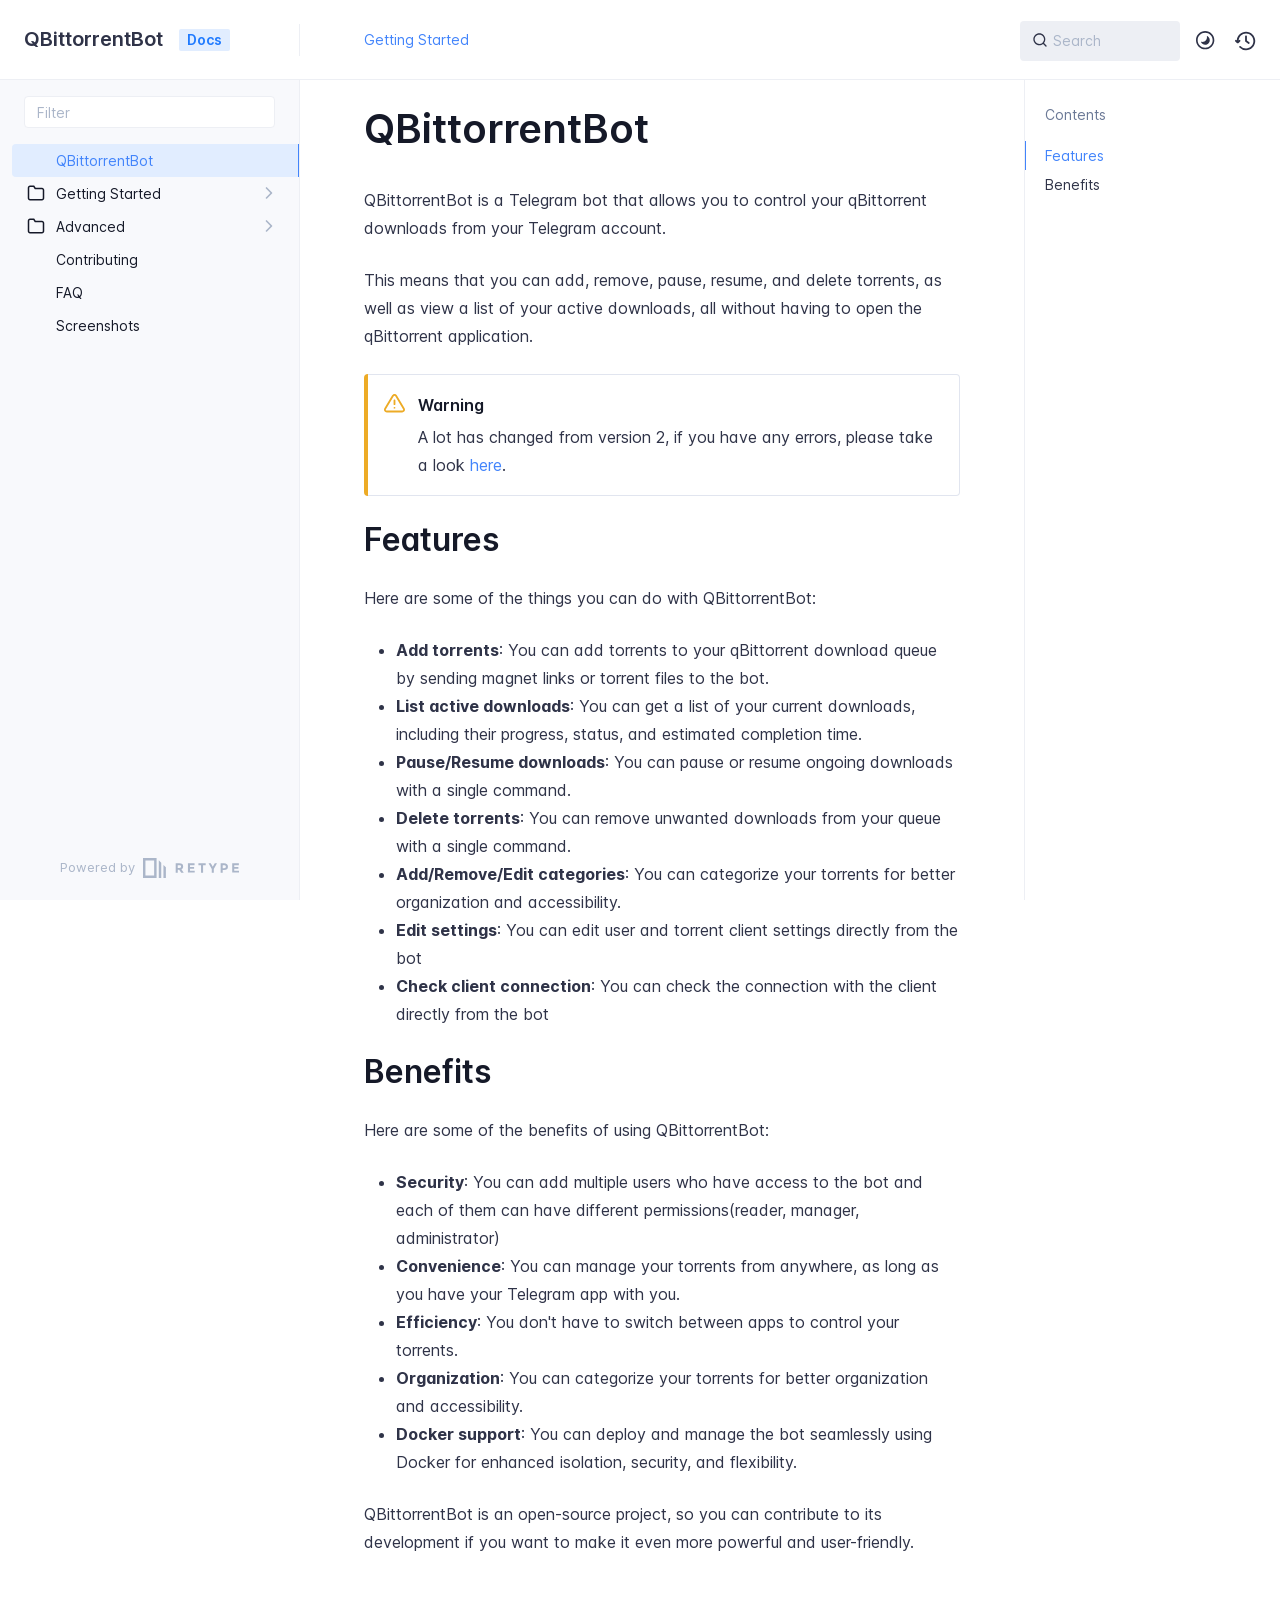
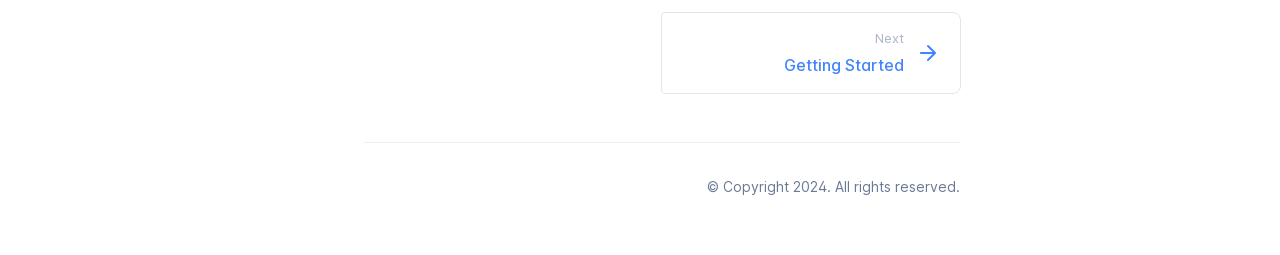
==== index.html @ abcba486 "Refreshes Retype-generated documentation. Process triggered by troyliu0105." ====
<!DOCTYPE html>
<html lang="en" class="h-full">
<head>
    <meta charset="UTF-8">
    <meta name="viewport" content="width=device-width,initial-scale=1">
    <meta name="turbo-root" content="/QBittorrentBot">
    <meta name="turbo-cache-control" content="no-cache" data-turbo-track="reload" data-track-token="3.6.0.786362694404">

    <!-- See retype.com -->
    <meta name="generator" content="Retype 3.6.0">

    <!-- Primary Meta Tags -->
    <title>QBittorrentBot</title>
    <meta name="title" content="QBittorrentBot">
    <meta name="description" content="QBittorrentBot is a Telegram bot that allows you to control your qBittorrent downloads from your Telegram account.">

    <!-- Canonical -->
    <link rel="canonical" href="https://ch3p4ll3.github.io/QBittorrentBot/">

    <!-- Open Graph / Facebook -->
    <meta property="og:type" content="website">
    <meta property="og:url" content="https://ch3p4ll3.github.io/QBittorrentBot/">
    <meta property="og:title" content="QBittorrentBot">
    <meta property="og:description" content="QBittorrentBot is a Telegram bot that allows you to control your qBittorrent downloads from your Telegram account.">

    <!-- Twitter -->
    <meta property="twitter:card" content="summary_large_image">
    <meta property="twitter:url" content="https://ch3p4ll3.github.io/QBittorrentBot/">
    <meta property="twitter:title" content="QBittorrentBot">
    <meta property="twitter:description" content="QBittorrentBot is a Telegram bot that allows you to control your qBittorrent downloads from your Telegram account.">

    <script data-cfasync="false">(function () { var el = document.documentElement, m = localStorage.getItem("doc_theme"), wm = window.matchMedia; if (m === "dark" || (!m && wm && wm("(prefers-color-scheme: dark)").matches)) { el.classList.add("dark") } else { el.classList.remove("dark") } })();</script>

    <link href="resources/css/retype.css?v=3.6.0.786362694404" rel="stylesheet">

    <script data-cfasync="false" src="resources/js/config.js?v=3.6.0.786362694404" data-turbo-eval="false" defer></script>
    <script data-cfasync="false" src="resources/js/retype.js?v=3.6.0" data-turbo-eval="false" defer></script>
    <script id="lunr-js" data-cfasync="false" src="resources/js/lunr.js?v=3.6.0.786362694404" data-turbo-eval="false" defer></script>
</head>
<body>
    <div id="docs-app" class="relative text-base antialiased text-gray-700 bg-white font-body dark:bg-dark-850 dark:text-dark-300">
        <div class="absolute bottom-0 left-0 bg-gray-100 dark:bg-dark-800" style="top: 5rem; right: 50%"></div>
    
        <header id="docs-site-header" class="sticky top-0 z-30 flex w-full h-16 bg-white border-b border-gray-200 md:h-20 dark:bg-dark-850 dark:border-dark-650">
            <div class="container relative flex items-center justify-between pr-6 grow md:justify-start">
                <!-- Mobile menu button skeleton -->
                <button v-cloak class="skeleton docs-mobile-menu-button flex items-center justify-center shrink-0 overflow-hidden dark:text-white focus:outline-none rounded-full w-10 h-10 ml-3.5 md:hidden"><svg xmlns="http://www.w3.org/2000/svg" class="mb-px shrink-0" width="24" height="24" viewBox="0 0 24 24" role="presentation" style="margin-bottom: 0px;"><g fill="currentColor"><path d="M2 4h20v2H2zM2 11h20v2H2zM2 18h20v2H2z"></path></g></svg></button>
                <div v-cloak id="docs-sidebar-toggle"></div>
        
                <!-- Logo -->
                <div class="flex items-center justify-between h-full py-2 md:w-75">
                    <div class="flex items-center px-2 md:px-6">
                        <a id="docs-site-logo" href="" class="flex items-center leading-snug text-xl">
                            <span class="dark:text-white font-semibold line-clamp-1 md:line-clamp-2">QBittorrentBot</span>
                        </a><span class="hidden px-2 py-1 ml-4 text-sm font-semibold leading-none text-root-logo-label-text bg-root-logo-label-bg rounded-sm md:inline-block">Docs</span>
                    </div>
        
                    <span class="hidden h-8 border-r md:inline-block dark:border-dark-650"></span>
                </div>
        
                <div class="flex justify-between md:grow">
                    <!-- Top Nav -->
                    <nav class="hidden md:flex">
                        <ul class="flex flex-col mb-4 md:pl-16 md:mb-0 md:flex-row md:items-center">
                            <li class="mr-6">
                                <a class="py-2 md:mb-0 inline-flex items-center text-sm whitespace-nowrap transition-colors duration-200 ease-linear md:text-blue-500 dark:text-blue-400 hover:text-blue-800 dark:hover:text-blue-200" href="getting_started/">Getting Started</a>
                            </li>
        
                        </ul>
                    </nav>
        
                    <!-- Header Right Skeleton -->
                    <div v-cloak class="flex justify-end grow skeleton">
        
                        <!-- Search input mock -->
                        <div class="relative hidden w-40 lg:block lg:max-w-sm lg:ml-auto">
                            <div class="absolute flex items-center justify-center h-full pl-3 dark:text-dark-300">
                                <svg xmlns="http://www.w3.org/2000/svg" class="icon-base" width="16" height="16" viewBox="0 0 24 24" aria-labelledby="icon" role="presentation" style="margin-bottom: 1px;"><g fill="currentColor" ><path d="M21.71 20.29l-3.68-3.68A8.963 8.963 0 0020 11c0-4.96-4.04-9-9-9s-9 4.04-9 9 4.04 9 9 9c2.12 0 4.07-.74 5.61-1.97l3.68 3.68c.2.19.45.29.71.29s.51-.1.71-.29c.39-.39.39-1.03 0-1.42zM4 11c0-3.86 3.14-7 7-7s7 3.14 7 7c0 1.92-.78 3.66-2.04 4.93-.01.01-.02.01-.02.01-.01.01-.01.01-.01.02A6.98 6.98 0 0111 18c-3.86 0-7-3.14-7-7z" ></path></g></svg>
                            </div>
                            <input class="w-full h-10 placeholder-gray-400 transition-colors duration-200 ease-in bg-gray-200 border border-transparent rounded md:text-sm hover:bg-white hover:border-gray-300 focus:outline-none focus:bg-white focus:border-gray-500 dark:bg-dark-600 dark:border-dark-600 dark:placeholder-dark-400" style="padding: 0.625rem 0.75rem 0.625rem 2rem" type="text" placeholder="Search">
                        </div>
        
                        <!-- Mobile search button -->
                        <div class="flex items-center justify-center w-10 h-10 lg:hidden">
                            <svg xmlns="http://www.w3.org/2000/svg" class="shrink-0 icon-base" width="20" height="20" viewBox="0 0 24 24" aria-labelledby="icon" role="presentation" style="margin-bottom: 0px;"><g fill="currentColor" ><path d="M21.71 20.29l-3.68-3.68A8.963 8.963 0 0020 11c0-4.96-4.04-9-9-9s-9 4.04-9 9 4.04 9 9 9c2.12 0 4.07-.74 5.61-1.97l3.68 3.68c.2.19.45.29.71.29s.51-.1.71-.29c.39-.39.39-1.03 0-1.42zM4 11c0-3.86 3.14-7 7-7s7 3.14 7 7c0 1.92-.78 3.66-2.04 4.93-.01.01-.02.01-.02.01-.01.01-.01.01-.01.02A6.98 6.98 0 0111 18c-3.86 0-7-3.14-7-7z" ></path></g></svg>
                        </div>
        
                        <!-- Dark mode switch placeholder -->
                        <div class="w-10 h-10 lg:ml-2"></div>
        
                        <!-- History button -->
                        <div class="flex items-center justify-center w-10 h-10" style="margin-right: -0.625rem;">
                            <svg xmlns="http://www.w3.org/2000/svg" class="shrink-0 icon-base" width="22" height="22" viewBox="0 0 24 24" aria-labelledby="icon" role="presentation" style="margin-bottom: 0px;"><g fill="currentColor" ><g ><path d="M12.01 6.01c-.55 0-1 .45-1 1V12a1 1 0 00.4.8l3 2.22a.985.985 0 001.39-.2.996.996 0 00-.21-1.4l-2.6-1.92V7.01c.02-.55-.43-1-.98-1z"></path><path d="M12.01 1.91c-5.33 0-9.69 4.16-10.05 9.4l-.29-.26a.997.997 0 10-1.34 1.48l1.97 1.79c.19.17.43.26.67.26s.48-.09.67-.26l1.97-1.79a.997.997 0 10-1.34-1.48l-.31.28c.34-4.14 3.82-7.41 8.05-7.41 4.46 0 8.08 3.63 8.08 8.09s-3.63 8.08-8.08 8.08c-2.18 0-4.22-.85-5.75-2.4a.996.996 0 10-1.42 1.4 10.02 10.02 0 007.17 2.99c5.56 0 10.08-4.52 10.08-10.08.01-5.56-4.52-10.09-10.08-10.09z"></path></g></g></svg>
                        </div>
                    </div>
        
                    <div v-cloak class="flex justify-end grow">
                        <div id="docs-mobile-search-button"></div>
                        <doc-search-desktop></doc-search-desktop>
        
                        <doc-theme-switch class="lg:ml-2"></doc-theme-switch>
                        <doc-history></doc-history>
                    </div>
                </div>
            </div>
        </header>
    
        <div class="container relative flex bg-white">
            <!-- Sidebar Skeleton -->
            <div v-cloak class="fixed flex flex-col shrink-0 duration-300 ease-in-out bg-gray-100 border-gray-200 sidebar top-20 w-75 border-r h-screen md:sticky transition-transform skeleton dark:bg-dark-800 dark:border-dark-650">
            
                <!-- Render this div, if config.showSidebarFilter is `true` -->
                <div class="flex items-center h-16 px-6">
                    <input class="w-full h-8 px-3 py-2 transition-colors duration-200 ease-linear bg-white border border-gray-200 rounded shadow-none text-sm focus:outline-none focus:border-gray-600 dark:bg-dark-600 dark:border-dark-600" type="text" placeholder="Filter">
                </div>
            
                <div class="pl-6 mt-1 mb-4">
                    <div class="w-32 h-3 mb-4 bg-gray-200 rounded-full loading dark:bg-dark-600"></div>
                    <div class="w-48 h-3 mb-4 bg-gray-200 rounded-full loading dark:bg-dark-600"></div>
                    <div class="w-40 h-3 mb-4 bg-gray-200 rounded-full loading dark:bg-dark-600"></div>
                    <div class="w-32 h-3 mb-4 bg-gray-200 rounded-full loading dark:bg-dark-600"></div>
                    <div class="w-48 h-3 mb-4 bg-gray-200 rounded-full loading dark:bg-dark-600"></div>
                    <div class="w-40 h-3 mb-4 bg-gray-200 rounded-full loading dark:bg-dark-600"></div>
                </div>
            
                <div class="shrink-0 mt-auto bg-transparent dark:border-dark-650">
                    <a class="flex items-center justify-center flex-nowrap h-16 text-gray-400 dark:text-dark-400 hover:text-gray-700 dark:hover:text-dark-300 transition-colors duration-150 ease-in docs-powered-by" target="_blank" href="https://retype.com/" rel="noopener">
                        <span class="text-xs whitespace-nowrap">Powered by</span>
                        <svg xmlns="http://www.w3.org/2000/svg" class="ml-2" fill="currentColor" width="96" height="20" overflow="visible"><path d="M0 0v20h13.59V0H0zm11.15 17.54H2.44V2.46h8.71v15.08zM15.8 20h2.44V4.67L15.8 2.22zM20.45 6.89V20h2.44V9.34z"/><g><path d="M40.16 8.44c0 1.49-.59 2.45-1.75 2.88l2.34 3.32h-2.53l-2.04-2.96h-1.43v2.96h-2.06V5.36h3.5c1.43 0 2.46.24 3.07.73s.9 1.27.9 2.35zm-2.48 1.1c.26-.23.38-.59.38-1.09 0-.5-.13-.84-.4-1.03s-.73-.28-1.39-.28h-1.54v2.75h1.5c.72 0 1.2-.12 1.45-.35zM51.56 5.36V7.2h-4.59v1.91h4.13v1.76h-4.13v1.92h4.74v1.83h-6.79V5.36h6.64zM60.09 7.15v7.48h-2.06V7.15h-2.61V5.36h7.28v1.79h-2.61zM70.81 14.64h-2.06v-3.66l-3.19-5.61h2.23l1.99 3.45 1.99-3.45H74l-3.19 5.61v3.66zM83.99 6.19c.65.55.97 1.4.97 2.55s-.33 1.98-1 2.51-1.68.8-3.04.8h-1.23v2.59h-2.06V5.36h3.26c1.42 0 2.45.28 3.1.83zm-1.51 3.65c.25-.28.37-.69.37-1.22s-.16-.92-.48-1.14c-.32-.23-.82-.34-1.5-.34H79.7v3.12h1.38c.68 0 1.15-.14 1.4-.42zM95.85 5.36V7.2h-4.59v1.91h4.13v1.76h-4.13v1.92H96v1.83h-6.79V5.36h6.64z"/></g></svg>
                    </a>
                </div>
            </div>
            
            <!-- Sidebar component -->
            <doc-sidebar v-cloak>
                <template #sidebar-footer>
                    <div class="shrink-0 mt-auto border-t md:bg-transparent md:border-none dark:border-dark-650">
            
                        <div class="py-3 px-6 md:hidden border-b dark:border-dark-650">
                            <nav>
                                <ul class="flex flex-wrap justify-center items-center">
                                    <li class="mr-6">
                                        <a class="block py-1 inline-flex items-center text-sm whitespace-nowrap transition-colors duration-200 ease-linear md:text-blue-500 dark:text-blue-400 hover:text-blue-800 dark:hover:text-blue-200" href="getting_started/">Getting Started</a>
                                    </li>
            
                                </ul>
                            </nav>
                        </div>
            
                        <a class="flex items-center justify-center flex-nowrap h-16 text-gray-400 dark:text-dark-400 hover:text-gray-700 dark:hover:text-dark-300 transition-colors duration-150 ease-in docs-powered-by" target="_blank" href="https://retype.com/" rel="noopener">
                            <span class="text-xs whitespace-nowrap">Powered by</span>
                            <svg xmlns="http://www.w3.org/2000/svg" class="ml-2" fill="currentColor" width="96" height="20" overflow="visible"><path d="M0 0v20h13.59V0H0zm11.15 17.54H2.44V2.46h8.71v15.08zM15.8 20h2.44V4.67L15.8 2.22zM20.45 6.89V20h2.44V9.34z"/><g><path d="M40.16 8.44c0 1.49-.59 2.45-1.75 2.88l2.34 3.32h-2.53l-2.04-2.96h-1.43v2.96h-2.06V5.36h3.5c1.43 0 2.46.24 3.07.73s.9 1.27.9 2.35zm-2.48 1.1c.26-.23.38-.59.38-1.09 0-.5-.13-.84-.4-1.03s-.73-.28-1.39-.28h-1.54v2.75h1.5c.72 0 1.2-.12 1.45-.35zM51.56 5.36V7.2h-4.59v1.91h4.13v1.76h-4.13v1.92h4.74v1.83h-6.79V5.36h6.64zM60.09 7.15v7.48h-2.06V7.15h-2.61V5.36h7.28v1.79h-2.61zM70.81 14.64h-2.06v-3.66l-3.19-5.61h2.23l1.99 3.45 1.99-3.45H74l-3.19 5.61v3.66zM83.99 6.19c.65.55.97 1.4.97 2.55s-.33 1.98-1 2.51-1.68.8-3.04.8h-1.23v2.59h-2.06V5.36h3.26c1.42 0 2.45.28 3.1.83zm-1.51 3.65c.25-.28.37-.69.37-1.22s-.16-.92-.48-1.14c-.32-.23-.82-.34-1.5-.34H79.7v3.12h1.38c.68 0 1.15-.14 1.4-.42zM95.85 5.36V7.2h-4.59v1.91h4.13v1.76h-4.13v1.92H96v1.83h-6.79V5.36h6.64z"/></g></svg>
                        </a>
                    </div>
                </template>
            </doc-sidebar>
    
            <div class="grow min-w-0 dark:bg-dark-850">
                <!-- Render "toolbar" template here on api pages --><!-- Render page content -->
                <div class="flex">
                    <div class="min-w-0 p-4 grow md:px-16">
                        <main class="relative pb-12 lg:pt-2">
                            <div class="docs-markdown" id="docs-content">
                                <!-- Rendered if sidebar right is enabled -->
                                <div id="docs-sidebar-right-toggle"></div>
                                <!-- Page content  -->
<doc-anchor-target id="qbittorrentbot" class="break-words">
    <h1>
        <doc-anchor-trigger class="header-anchor-trigger" to="#qbittorrentbot">#</doc-anchor-trigger>
        <span>QBittorrentBot</span>
    </h1>
</doc-anchor-target>
<p>QBittorrentBot is a Telegram bot that allows you to control your qBittorrent downloads from your Telegram account.</p>
<p>This means that you can add, remove, pause, resume, and delete torrents, as well as view a list of your active downloads, all without having to open the qBittorrent application.</p>
<div class="flex mb-6">
    <div class="shrink-0 w-1 rounded-tl rounded-bl bg-yellow-500"></div>
    <div class="flex w-full py-4 border border-l-0 border-gray-300 rounded-tr rounded-br doc-alert bg-white dark:bg-dark-700 dark:border-dark-700" role="alert">
        <div class="flex items-center ml-4 h-7">
            <svg xmlns="http://www.w3.org/2000/svg" class="mb-px text-yellow-500" width="22" height="22" viewBox="0 0 24 24" role="presentation">
                <g fill="currentColor"><g>
                    <path d="M22.48 15.59L14.01 1.45A2.968 2.968 0 0012.16.09c-.78-.19-1.58-.07-2.27.35-.41.25-.76.6-1.01 1.01v.01L.4 15.6c-.83 1.43-.33 3.27 1.1 4.1.45.26.95.4 1.48.4h16.95c.8-.01 1.55-.33 2.11-.9.56-.57.87-1.33.86-2.13a3.04 3.04 0 00-.42-1.48zm-1.87 2.21c-.19.19-.44.3-.69.3H2.99c-.17 0-.34-.05-.49-.13a.992.992 0 01-.37-1.35L10.6 2.48c.08-.14.2-.25.34-.33a.992.992 0 011.37.33l8.46 14.13c.09.15.13.32.13.49 0 .26-.1.51-.29.7z"></path>
                    <path d="M11.45 12.1c.55 0 1-.45 1-1v-4c0-.55-.45-1-1-1s-1 .45-1 1v4c0 .56.45 1 1 1zM11.46 14.1c-.56 0-1 .45-1 1s.45 1 1 1 1-.45 1-1-.45-1-1-1z"></path>
                </g></g>
            </svg>
        </div>
        <div class="pr-5 ml-3 w-full">
            <h5>Warning</h5>
<p>A lot has changed from version 2, if you have any errors, please take a look <a href="getting_started/migrating_to_v2/">here</a>.</p>
        </div>
    </div>
</div>
<doc-anchor-target id="features">
    <h2>
        <doc-anchor-trigger class="header-anchor-trigger" to="#features">#</doc-anchor-trigger>
        <span>Features</span>
    </h2>
</doc-anchor-target>
<p>Here are some of the things you can do with QBittorrentBot:</p>
<ul>
<li><strong>Add torrents</strong>: You can add torrents to your qBittorrent download queue by sending magnet links or torrent files to the bot.</li>
<li><strong>List active downloads</strong>: You can get a list of your current downloads, including their progress, status, and estimated completion time.</li>
<li><strong>Pause/Resume downloads</strong>: You can pause or resume ongoing downloads with a single command.</li>
<li><strong>Delete torrents</strong>: You can remove unwanted downloads from your queue with a single command.</li>
<li><strong>Add/Remove/Edit categories</strong>: You can categorize your torrents for better organization and accessibility.</li>
<li><strong>Edit settings</strong>: You can edit user and torrent client settings directly from the bot</li>
<li><strong>Check client connection</strong>: You can check the connection with the client directly from the bot</li>
</ul>
<doc-anchor-target id="benefits">
    <h2>
        <doc-anchor-trigger class="header-anchor-trigger" to="#benefits">#</doc-anchor-trigger>
        <span>Benefits</span>
    </h2>
</doc-anchor-target>
<p>Here are some of the benefits of using QBittorrentBot:</p>
<ul>
<li><strong>Security</strong>: You can add multiple users who have access to the bot and each of them can have different permissions(reader, manager, administrator)</li>
<li><strong>Convenience</strong>: You can manage your torrents from anywhere, as long as you have your Telegram app with you.</li>
<li><strong>Efficiency</strong>: You don&#x27;t have to switch between apps to control your torrents.</li>
<li><strong>Organization</strong>: You can categorize your torrents for better organization and accessibility.</li>
<li><strong>Docker support</strong>: You can deploy and manage the bot seamlessly using Docker for enhanced isolation, security, and flexibility.</li>
</ul>
<p>QBittorrentBot is an open-source project, so you can contribute to its development if you want to make it even more powerful and user-friendly.</p>

                                
                                <!-- Required only on API pages -->
                                <doc-toolbar-member-filter-no-results></doc-toolbar-member-filter-no-results>
                            </div>
                            <footer class="clear-both">
                            
                                <nav class="flex mt-14">
                                    <div class="w-1/2">
                                    </div>
                            
                                    <div class="w-1/2">
                                        <a class="px-5 py-4 -mx-px h-full flex items-center justify-end break-normal font-medium text-blue-500 dark:text-blue-400 border border-gray-300 hover:border-gray-400 dark:border-dark-650 dark:hover:border-dark-450 rounded-l rounded-r-lg transition-colors duration-150 relative hover:z-5" href="getting_started/">
                                            <span>
                                                <span class="block text-xs font-normal text-right text-gray-400 dark:text-dark-400">Next</span>
                                                <span class="block mt-1">Getting Started</span>
                                            </span>
                                            <svg xmlns="http://www.w3.org/2000/svg" class="ml-3" width="24" height="24" viewBox="0 0 24 24" fill="currentColor" overflow="visible"><path d="M19.92 12.38a1 1 0 00-.22-1.09l-7-7a.996.996 0 10-1.41 1.41l5.3 5.3H5c-.55 0-1 .45-1 1s.45 1 1 1h11.59l-5.29 5.29a.996.996 0 000 1.41c.19.2.44.3.7.3s.51-.1.71-.29l7-7c.09-.09.16-.21.21-.33z" /><path fill="none" d="M0 0h24v24H0z" /></svg>
                                        </a>
                                    </div>
                                </nav>
                            </footer>
                        </main>
                
                        <div class="border-t dark:border-dark-650 pt-6 mb-8">
                            <footer class="flex flex-wrap items-center justify-between">
                                <div>
                                    <ul class="flex flex-wrap items-center text-sm">
                                    </ul>
                                </div>
                                <div class="docs-copyright py-2 text-gray-500 dark:text-dark-350 text-sm leading-relaxed"><p>© Copyright 2024. All rights reserved.</p></div>
                            </footer>
                        </div>
                    </div>
                
                    <!-- Rendered if sidebar right is enabled -->
                    <!-- Sidebar right skeleton-->
                    <div v-cloak class="fixed top-0 bottom-0 right-0 translate-x-full bg-white border-gray-200 lg:sticky lg:border-l lg:shrink-0 lg:pt-6 lg:transform-none sm:w-1/2 lg:w-64 lg:z-0 md:w-104 sidebar-right skeleton dark:bg-dark-850 dark:border-dark-650">
                        <div class="pl-5">
                            <div class="w-32 h-3 mb-4 bg-gray-200 dark:bg-dark-600 rounded-full loading"></div>
                            <div class="w-48 h-3 mb-4 bg-gray-200 dark:bg-dark-600 rounded-full loading"></div>
                            <div class="w-40 h-3 mb-4 bg-gray-200 dark:bg-dark-600 rounded-full loading"></div>
                        </div>
                    </div>
                
                    <!-- User should be able to hide sidebar right -->
                    <doc-sidebar-right v-cloak></doc-sidebar-right>
                </div>

            </div>
        </div>
    
        <doc-search-mobile></doc-search-mobile>
        <doc-back-to-top></doc-back-to-top>
    </div>


    <div id="docs-overlay-target"></div>

    <script data-cfasync="false">window.__DOCS__ = { "title": "QBittorrentBot", isRoot: true, level: 0, icon: "file", hasPrism: false, hasMermaid: false, hasMath: false, tocDepth: 23 }</script>
</body>
</html>
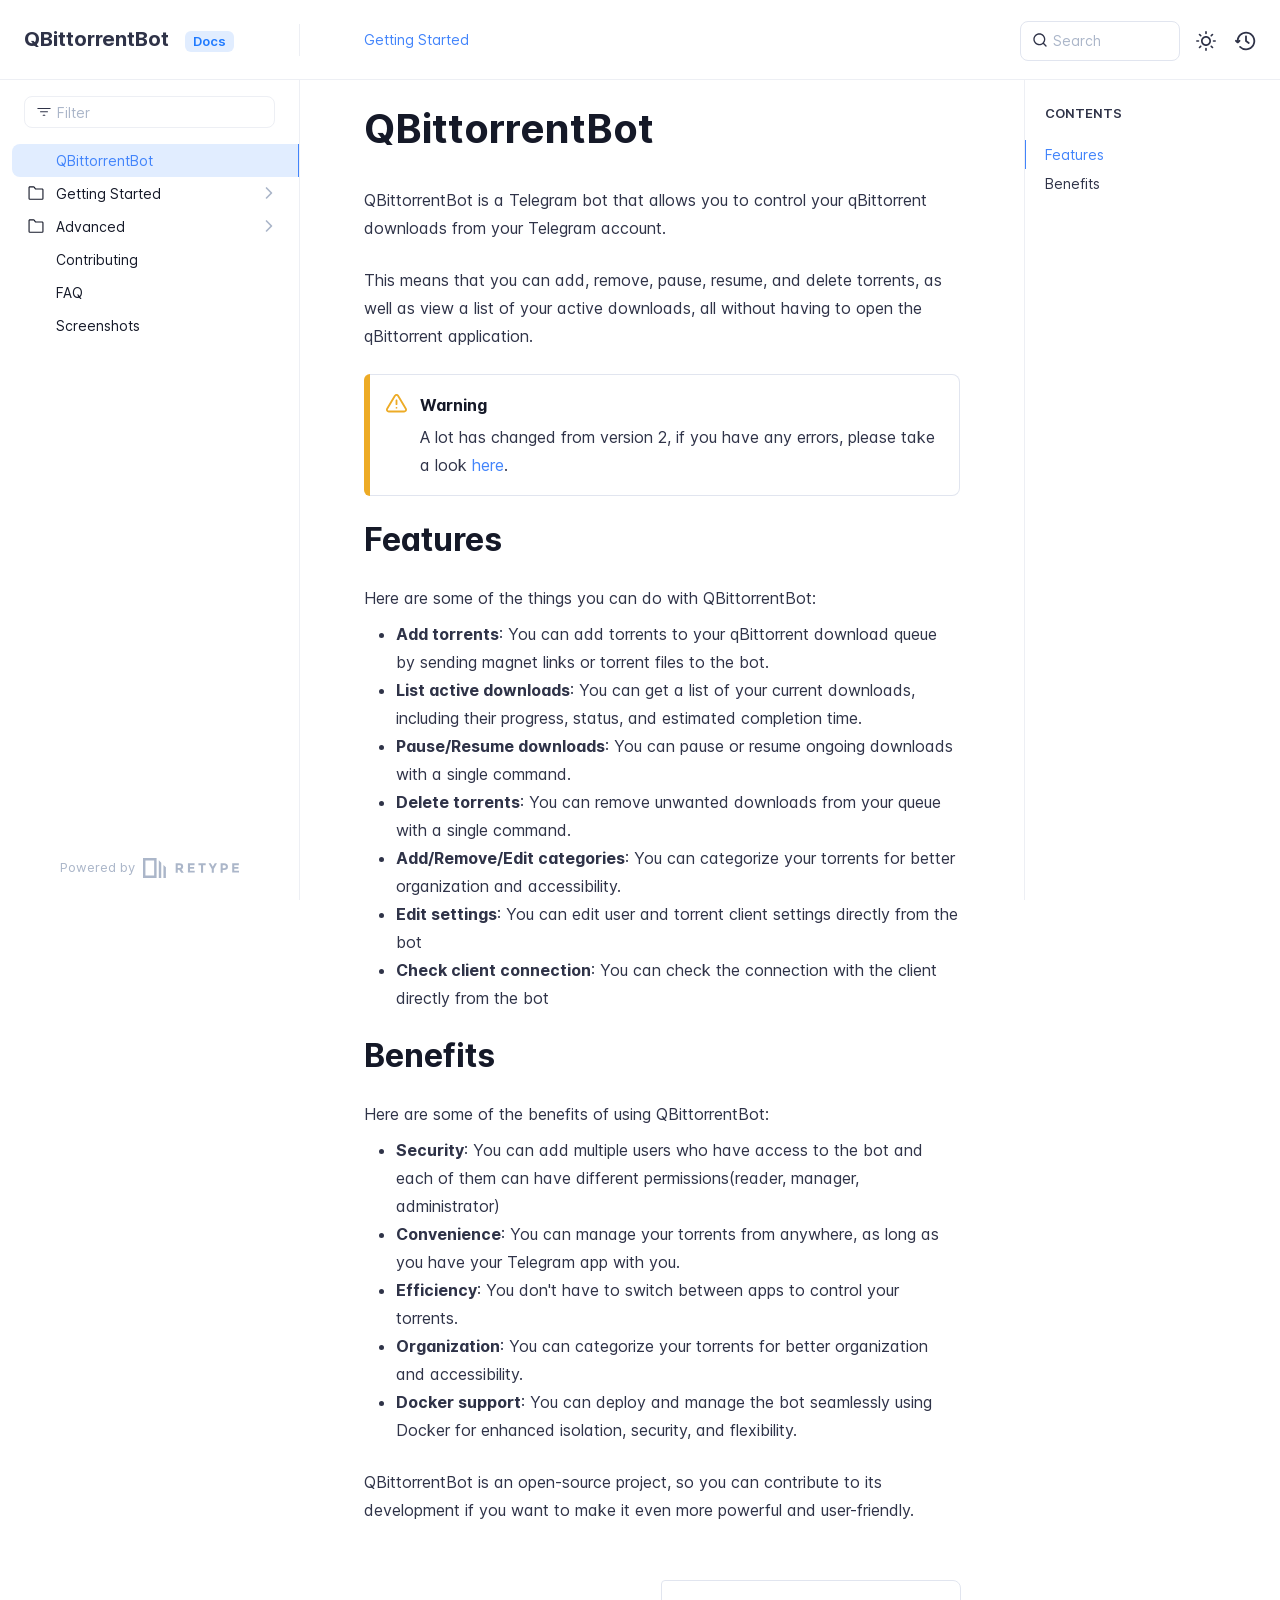
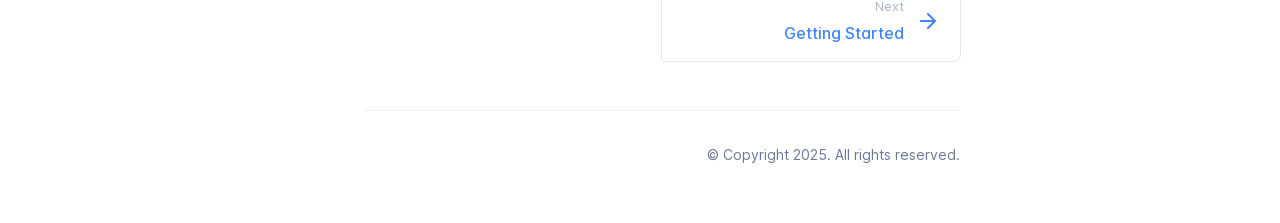
==== commit 39e4d9b7: "Refreshes Retype-generated documentation. Process triggered by troyliu0105." ====
--- a/index.html
+++ b/index.html
@@ -4,10 +4,10 @@
     <meta charset="UTF-8">
     <meta name="viewport" content="width=device-width,initial-scale=1">
     <meta name="turbo-root" content="/QBittorrentBot">
-    <meta name="turbo-cache-control" content="no-cache" data-turbo-track="reload" data-track-token="3.6.0.786362694404">
+    <meta name="turbo-cache-control" content="no-cache" data-turbo-track="reload" data-track-token="3.9.0.801847321184">
 
     <!-- See retype.com -->
-    <meta name="generator" content="Retype 3.6.0">
+    <meta name="generator" content="Retype 3.9.0">
 
     <!-- Primary Meta Tags -->
     <title>QBittorrentBot</title>
@@ -29,13 +29,13 @@
     <meta property="twitter:title" content="QBittorrentBot">
     <meta property="twitter:description" content="QBittorrentBot is a Telegram bot that allows you to control your qBittorrent downloads from your Telegram account.">
 
-    <script data-cfasync="false">(function () { var el = document.documentElement, m = localStorage.getItem("doc_theme"), wm = window.matchMedia; if (m === "dark" || (!m && wm && wm("(prefers-color-scheme: dark)").matches)) { el.classList.add("dark") } else { el.classList.remove("dark") } })();</script>
-
-    <link href="resources/css/retype.css?v=3.6.0.786362694404" rel="stylesheet">
-
-    <script data-cfasync="false" src="resources/js/config.js?v=3.6.0.786362694404" data-turbo-eval="false" defer></script>
-    <script data-cfasync="false" src="resources/js/retype.js?v=3.6.0" data-turbo-eval="false" defer></script>
-    <script id="lunr-js" data-cfasync="false" src="resources/js/lunr.js?v=3.6.0.786362694404" data-turbo-eval="false" defer></script>
+    <script data-cfasync="false">(function(){var cl=document.documentElement.classList,ls=localStorage.getItem("retype_scheme"),hd=cl.contains("dark"),hl=cl.contains("light"),wm=window.matchMedia&&window.matchMedia("(prefers-color-scheme: dark)").matches;if(ls==="dark"||(!ls&&wm&&!hd&&!hl)){cl.remove("light");cl.add("dark")}else if(ls==="light"||(!ls&&!wm&&!hd&&!hl)){cl.remove("dark");cl.add("light")}})();</script>
+
+    <link href="resources/css/retype.css?v=3.9.0.801847321184" rel="stylesheet">
+
+    <script data-cfasync="false" src="resources/js/config.js?v=3.9.0.801847321184" data-turbo-eval="false" defer></script>
+    <script data-cfasync="false" src="resources/js/retype.js?v=3.9.0" data-turbo-eval="false" defer></script>
+    <script id="lunr-js" data-cfasync="false" src="resources/js/lunr.js?v=3.9.0.801847321184" data-turbo-eval="false" defer></script>
 </head>
 <body>
     <div id="docs-app" class="relative text-base antialiased text-gray-700 bg-white font-body dark:bg-dark-850 dark:text-dark-300">
@@ -51,8 +51,8 @@
                 <div class="flex items-center justify-between h-full py-2 md:w-75">
                     <div class="flex items-center px-2 md:px-6">
                         <a id="docs-site-logo" href="" class="flex items-center leading-snug text-xl">
-                            <span class="dark:text-white font-semibold line-clamp-1 md:line-clamp-2">QBittorrentBot</span>
-                        </a><span class="hidden px-2 py-1 ml-4 text-sm font-semibold leading-none text-root-logo-label-text bg-root-logo-label-bg rounded-sm md:inline-block">Docs</span>
+                            <span class="dark:text-white font-bold line-clamp-1 md:line-clamp-2">QBittorrentBot</span>
+                        </a><span class="hidden mt-1 px-2 py-1 ml-4 text-xs font-semibold leading-none text-root-logo-label-text bg-root-logo-label-bg rounded-md md:inline-block">Docs</span>
                     </div>
         
                     <span class="hidden h-8 border-r md:inline-block dark:border-dark-650"></span>
@@ -107,9 +107,8 @@
     
         <div class="container relative flex bg-white">
             <!-- Sidebar Skeleton -->
-            <div v-cloak class="fixed flex flex-col shrink-0 duration-300 ease-in-out bg-gray-100 border-gray-200 sidebar top-20 w-75 border-r h-screen md:sticky transition-transform skeleton dark:bg-dark-800 dark:border-dark-650">
-            
-                <!-- Render this div, if config.showSidebarFilter is `true` -->
+            <div v-cloak class="fixed flex flex-col shrink-0 duration-300 ease-in-out bg-white border-gray-200 sidebar top-20 w-75 border-r h-screen md:sticky transition-transform skeleton dark:bg-dark-800 dark:border-dark-650">
+            
                 <div class="flex items-center h-16 px-6">
                     <input class="w-full h-8 px-3 py-2 transition-colors duration-200 ease-linear bg-white border border-gray-200 rounded shadow-none text-sm focus:outline-none focus:border-gray-600 dark:bg-dark-600 dark:border-dark-600" type="text" placeholder="Filter">
                 </div>
@@ -173,8 +172,8 @@
 <p>QBittorrentBot is a Telegram bot that allows you to control your qBittorrent downloads from your Telegram account.</p>
 <p>This means that you can add, remove, pause, resume, and delete torrents, as well as view a list of your active downloads, all without having to open the qBittorrent application.</p>
 <div class="flex mb-6">
-    <div class="shrink-0 w-1 rounded-tl rounded-bl bg-yellow-500"></div>
-    <div class="flex w-full py-4 border border-l-0 border-gray-300 rounded-tr rounded-br doc-alert bg-white dark:bg-dark-700 dark:border-dark-700" role="alert">
+    <div class="shrink-0 w-1.5 rounded-tl-lg rounded-bl-lg bg-yellow-500"></div>
+    <div class="flex w-full py-4 border border-l-0 border-gray-300 rounded-tr-lg rounded-br-lg doc-callout bg-white dark:bg-dark-700 dark:border-dark-700" role="alert">
         <div class="flex items-center ml-4 h-7">
             <svg xmlns="http://www.w3.org/2000/svg" class="mb-px text-yellow-500" width="22" height="22" viewBox="0 0 24 24" role="presentation">
                 <g fill="currentColor"><g>
@@ -227,7 +226,7 @@
                             </div>
                             <footer class="clear-both">
                             
-                                <nav class="flex mt-14">
+                                <nav class="print:hidden flex mt-14">
                                     <div class="w-1/2">
                                     </div>
                             
@@ -244,13 +243,13 @@
                             </footer>
                         </main>
                 
-                        <div class="border-t dark:border-dark-650 pt-6 mb-8">
-                            <footer class="flex flex-wrap items-center justify-between">
-                                <div>
+                        <div class="print:border-none border-t dark:border-dark-650 pt-6 mb-8">
+                            <footer class="flex flex-wrap items-center justify-between print:justify-center">
+                                <div class="print:hidden">
                                     <ul class="flex flex-wrap items-center text-sm">
                                     </ul>
                                 </div>
-                                <div class="docs-copyright py-2 text-gray-500 dark:text-dark-350 text-sm leading-relaxed"><p>© Copyright 2024. All rights reserved.</p></div>
+                                <div class="print:justify-center docs-copyright py-2 text-gray-500 dark:text-dark-350 text-sm leading-relaxed"><p>© Copyright 2025. All rights reserved.</p></div>
                             </footer>
                         </div>
                     </div>
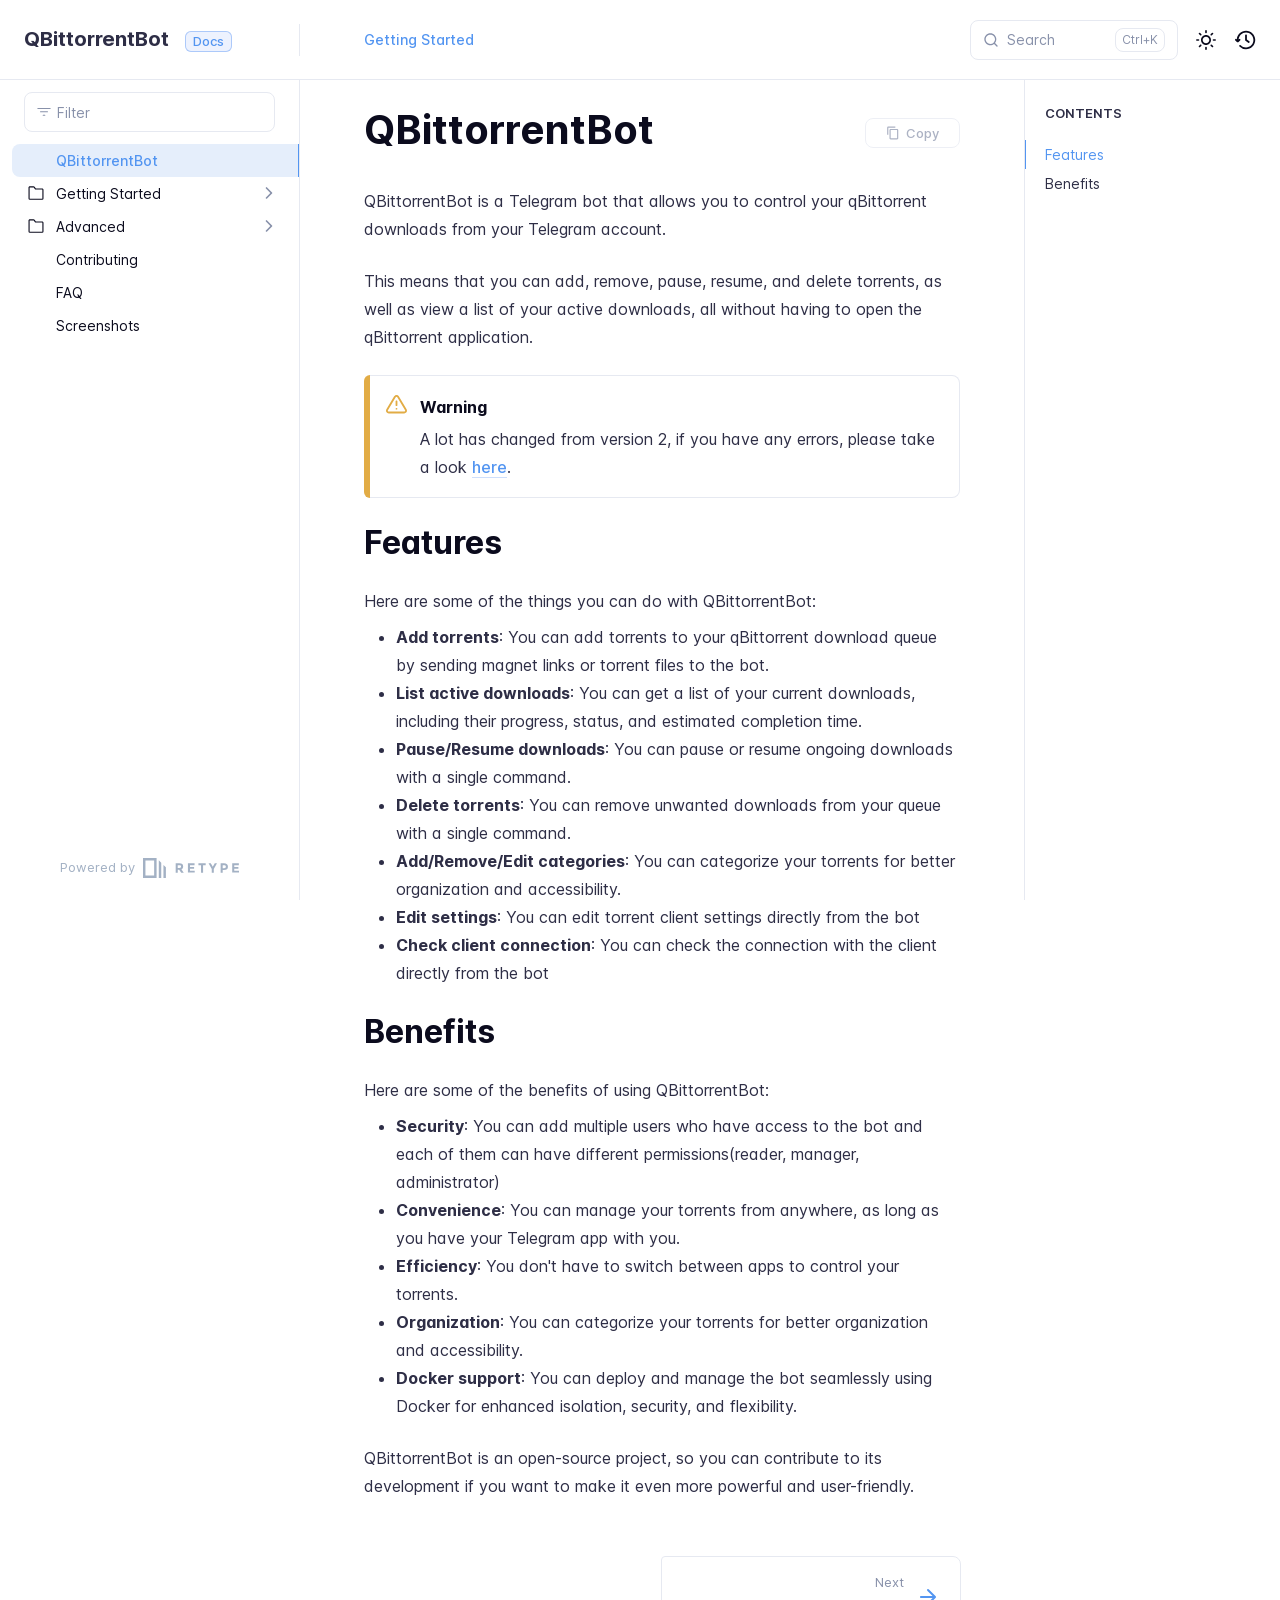
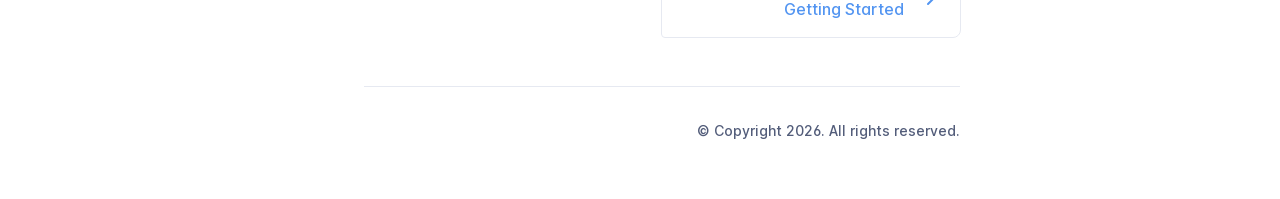
==== commit 78a3204c: "Refreshes Retype-generated documentation. Process triggered by troyliu0105." ====
--- a/index.html
+++ b/index.html
@@ -3,11 +3,12 @@
 <head>
     <meta charset="UTF-8">
     <meta name="viewport" content="width=device-width,initial-scale=1">
+    <meta name="color-scheme" content="light dark">
     <meta name="turbo-root" content="/QBittorrentBot">
-    <meta name="turbo-cache-control" content="no-cache" data-turbo-track="reload" data-track-token="3.9.0.801847321184">
+    <meta name="turbo-cache-control" content="no-cache" data-turbo-track="reload" data-track-token="4.6.0.835858492192">
 
     <!-- See retype.com -->
-    <meta name="generator" content="Retype 3.9.0">
+    <meta name="generator" content="Retype 4.6.0">
 
     <!-- Primary Meta Tags -->
     <title>QBittorrentBot</title>
@@ -16,166 +17,145 @@
 
     <!-- Canonical -->
     <link rel="canonical" href="https://ch3p4ll3.github.io/QBittorrentBot/">
-
-    <!-- Open Graph / Facebook -->
+    <link rel="sitemap" type="application/xml" title="Sitemap" href="https://ch3p4ll3.github.io/QBittorrentBot/sitemap.xml">
+
+    <!-- Open Graph -->
     <meta property="og:type" content="website">
     <meta property="og:url" content="https://ch3p4ll3.github.io/QBittorrentBot/">
     <meta property="og:title" content="QBittorrentBot">
     <meta property="og:description" content="QBittorrentBot is a Telegram bot that allows you to control your qBittorrent downloads from your Telegram account.">
+    <meta property="og:site_name" content="QBittorrentBot">
+    <meta property="og:locale" content="en_US">
 
     <!-- Twitter -->
-    <meta property="twitter:card" content="summary_large_image">
-    <meta property="twitter:url" content="https://ch3p4ll3.github.io/QBittorrentBot/">
-    <meta property="twitter:title" content="QBittorrentBot">
-    <meta property="twitter:description" content="QBittorrentBot is a Telegram bot that allows you to control your qBittorrent downloads from your Telegram account.">
+    <meta name="twitter:card" content="summary_large_image">
+    <meta name="twitter:url" content="https://ch3p4ll3.github.io/QBittorrentBot/">
+    <meta name="twitter:title" content="QBittorrentBot">
+    <meta name="twitter:description" content="QBittorrentBot is a Telegram bot that allows you to control your qBittorrent downloads from your Telegram account.">
+
+    <!-- Alternate Markdown -->
+    <link rel="alternate" type="text/markdown" href="https://ch3p4ll3.github.io/QBittorrentBot/index.md">
 
     <script data-cfasync="false">(function(){var cl=document.documentElement.classList,ls=localStorage.getItem("retype_scheme"),hd=cl.contains("dark"),hl=cl.contains("light"),wm=window.matchMedia&&window.matchMedia("(prefers-color-scheme: dark)").matches;if(ls==="dark"||(!ls&&wm&&!hd&&!hl)){cl.remove("light");cl.add("dark")}else if(ls==="light"||(!ls&&!wm&&!hd&&!hl)){cl.remove("dark");cl.add("light")}})();</script>
 
-    <link href="resources/css/retype.css?v=3.9.0.801847321184" rel="stylesheet">
-
-    <script data-cfasync="false" src="resources/js/config.js?v=3.9.0.801847321184" data-turbo-eval="false" defer></script>
-    <script data-cfasync="false" src="resources/js/retype.js?v=3.9.0" data-turbo-eval="false" defer></script>
-    <script id="lunr-js" data-cfasync="false" src="resources/js/lunr.js?v=3.9.0.801847321184" data-turbo-eval="false" defer></script>
+    <link href="resources/css/retype.css?v=4.6.0.835858492192" rel="stylesheet">
+
+    <script data-cfasync="false" src="resources/js/config.js?v=4.6.0.835858492192" data-turbo-eval="false" defer></script>
+    <script data-cfasync="false" src="resources/js/retype.js?v=4.6.0" data-turbo-eval="false" defer></script>
+    <script id="lunr-js" data-cfasync="false" src="resources/js/lunr.js?v=4.6.0.835858492192" data-turbo-eval="false" defer></script>
 </head>
 <body>
-    <div id="docs-app" class="relative text-base antialiased text-gray-700 bg-white font-body dark:bg-dark-850 dark:text-dark-300">
-        <div class="absolute bottom-0 left-0 bg-gray-100 dark:bg-dark-800" style="top: 5rem; right: 50%"></div>
-    
-        <header id="docs-site-header" class="sticky top-0 z-30 flex w-full h-16 bg-white border-b border-gray-200 md:h-20 dark:bg-dark-850 dark:border-dark-650">
-            <div class="container relative flex items-center justify-between pr-6 grow md:justify-start">
-                <!-- Mobile menu button skeleton -->
-                <button v-cloak class="skeleton docs-mobile-menu-button flex items-center justify-center shrink-0 overflow-hidden dark:text-white focus:outline-none rounded-full w-10 h-10 ml-3.5 md:hidden"><svg xmlns="http://www.w3.org/2000/svg" class="mb-px shrink-0" width="24" height="24" viewBox="0 0 24 24" role="presentation" style="margin-bottom: 0px;"><g fill="currentColor"><path d="M2 4h20v2H2zM2 11h20v2H2zM2 18h20v2H2z"></path></g></svg></button>
-                <div v-cloak id="docs-sidebar-toggle"></div>
-        
-                <!-- Logo -->
-                <div class="flex items-center justify-between h-full py-2 md:w-75">
-                    <div class="flex items-center px-2 md:px-6">
-                        <a id="docs-site-logo" href="" class="flex items-center leading-snug text-xl">
-                            <span class="dark:text-white font-bold line-clamp-1 md:line-clamp-2">QBittorrentBot</span>
-                        </a><span class="hidden mt-1 px-2 py-1 ml-4 text-xs font-semibold leading-none text-root-logo-label-text bg-root-logo-label-bg rounded-md md:inline-block">Docs</span>
+    <div id="retype-app" class="relative text-base antialiased text-base-text bg-base-bg font-body">
+    <div class="absolute bottom-0 left-0" style="top: 5rem; right: 50%"></div>
+
+    <header id="retype-header" class="sticky top-0 z-30 flex w-full h-16 bg-header-bg border-b border-header-border md:h-20">
+        <div class="container relative flex items-center justify-between pr-6 grow md:justify-start">
+            <!-- Mobile menu button skeleton -->
+            <button v-cloak class="skeleton retype-mobile-menu-button flex items-center justify-center shrink-0 overflow-hidden dark:text-white focus:outline-hidden rounded-full w-10 h-10 ml-3.5 md:hidden"><svg xmlns="http://www.w3.org/2000/svg" class="mb-px shrink-0" width="24" height="24" viewBox="0 0 24 24" role="presentation" style="margin-bottom: 0px;"><g fill="currentColor"><path d="M2 4h20v2H2zM2 11h20v2H2zM2 18h20v2H2z"></path></g></svg></button>
+            <div v-cloak id="retype-sidebar-left-toggle-button"></div>
+    
+            <!-- Logo -->
+            <div class="flex items-center justify-between h-full py-2 md:w-75">
+                <div class="flex items-center px-2 md:px-6">
+                    <a id="retype-branding-logo" href="https://ch3p4ll3.github.io/QBittorrentBot/" class="flex items-center leading-snug text-xl">
+                        <span class="dark:text-white font-bold line-clamp-1 md:line-clamp-2">QBittorrentBot</span>
+                    </a><span id="retype-branding-label" class="inline-flex mt-1 px-2 py-1 ml-4 text-xs font-medium leading-none items-center rounded-md bg-branding-label-bg text-branding-label-text ring-1 ring-branding-label-border ring-inset md:inline-block">Docs</span>
+                </div>
+    
+                <span class="hidden h-8 border-r md:inline-block border-base-border"></span>
+            </div>
+    
+            <div class="flex justify-between md:grow">
+                <!-- Top Nav -->
+                <nav id="retype-header-nav" class="hidden md:flex">
+                    <ul class="flex flex-col mb-4 md:pl-16 md:mb-0 md:flex-row md:items-center">
+                        <li class="mr-6">
+                            <a class="py-2 md:mb-0 inline-flex items-center text-sm whitespace-nowrap transition-colors duration-200 ease-linear md:text-header-text font-header-text hover:text-header-text-hover" href="getting_started/">Getting Started</a>
+                        </li>
+    
+                    </ul>
+                </nav>
+    
+                <div v-cloak class="flex justify-end grow">
+                    <div id="retype-mobile-search-button"></div>
+                    <doc-search-desktop></doc-search-desktop>
+    
+                    <doc-theme-switch class="lg:ml-2"></doc-theme-switch>
+                    <doc-history></doc-history>
+                </div>
+            </div>
+        </div>
+    </header>
+
+
+    <div id="retype-container" class="container relative flex bg-white">
+        <!-- Sidebar Skeleton -->
+        <div v-cloak class="fixed flex flex-col shrink-0 duration-300 ease-in-out bg-sidebar-left-bg border-sidebar-left-border sidebar top-20 w-75 border-r h-screen md:sticky transition-transform skeleton">
+        
+            <div class="flex items-center h-16 px-6">
+                <input id="retype-filter-input-mock" class="w-full h-10 pl-8 px-3 py-2 transition-colors duration-200 ease-linear bg-filter-bg border border-filter-border rounded-lg shadow-none md:text-sm hover:border-filter-border-hover focus:outline-hidden focus:border-filter-border-focus placeholder-filter-placeholder" type="text">
+            </div>
+        
+            <div class="pl-6 mt-1 mb-4">
+                <div class="w-32 h-3 mb-4 bg-skeleton-bg rounded-full loading"></div>
+                <div class="w-48 h-3 mb-4 bg-skeleton-bg rounded-full loading"></div>
+                <div class="w-40 h-3 mb-4 bg-skeleton-bg rounded-full loading"></div>
+                <div class="w-32 h-3 mb-4 bg-skeleton-bg rounded-full loading"></div>
+                <div class="w-48 h-3 mb-4 bg-skeleton-bg rounded-full loading"></div>
+                <div class="w-40 h-3 mb-4 bg-skeleton-bg rounded-full loading"></div>
+            </div>
+        
+            <div class="shrink-0 mt-auto bg-transparent dark:border-base-border">
+                <a class="flex items-center justify-center flex-nowrap h-16 text-gray-350 dark:text-dark-400 hover:text-gray-600 dark:hover:text-dark-300 transition-colors duration-150 ease-in docs-powered-by" target="_blank" href="https://retype.com/" rel="noopener">
+                    <span class="text-xs whitespace-nowrap">Powered by</span>
+                    <svg xmlns="http://www.w3.org/2000/svg" class="ml-2" fill="currentColor" width="96" height="20" overflow="visible"><path d="M0 0v20h13.59V0H0zm11.15 17.54H2.44V2.46h8.71v15.08zM15.8 20h2.44V4.67L15.8 2.22zM20.45 6.89V20h2.44V9.34z"/><g><path d="M40.16 8.44c0 1.49-.59 2.45-1.75 2.88l2.34 3.32h-2.53l-2.04-2.96h-1.43v2.96h-2.06V5.36h3.5c1.43 0 2.46.24 3.07.73s.9 1.27.9 2.35zm-2.48 1.1c.26-.23.38-.59.38-1.09 0-.5-.13-.84-.4-1.03s-.73-.28-1.39-.28h-1.54v2.75h1.5c.72 0 1.2-.12 1.45-.35zM51.56 5.36V7.2h-4.59v1.91h4.13v1.76h-4.13v1.92h4.74v1.83h-6.79V5.36h6.64zM60.09 7.15v7.48h-2.06V7.15h-2.61V5.36h7.28v1.79h-2.61zM70.81 14.64h-2.06v-3.66l-3.19-5.61h2.23l1.99 3.45 1.99-3.45H74l-3.19 5.61v3.66zM83.99 6.19c.65.55.97 1.4.97 2.55s-.33 1.98-1 2.51-1.68.8-3.04.8h-1.23v2.59h-2.06V5.36h3.26c1.42 0 2.45.28 3.1.83zm-1.51 3.65c.25-.28.37-.69.37-1.22s-.16-.92-.48-1.14c-.32-.23-.82-.34-1.5-.34H79.7v3.12h1.38c.68 0 1.15-.14 1.4-.42zM95.85 5.36V7.2h-4.59v1.91h4.13v1.76h-4.13v1.92H96v1.83h-6.79V5.36h6.64z"/></g></svg>
+                </a>
+            </div>
+        </div>
+        
+        <!-- Sidebar component -->
+        <doc-sidebar v-cloak>
+            <template #sidebar-footer>
+                <div class="shrink-0 mt-auto border-t md:bg-transparent md:border-none dark:border-base-border">
+        
+                    <div class="py-3 px-6 md:hidden border-b dark:border-base-border">
+                        <nav>
+                            <ul class="flex flex-wrap justify-center items-center">
+                                <li class="mr-6">
+                                    <a class="block py-1 inline-flex items-center text-sm whitespace-nowrap transition-colors duration-200 ease-linear md:text-header-text font-header-text hover:text-header-text-hover" href="getting_started/">Getting Started</a>
+                                </li>
+        
+                            </ul>
+                        </nav>
                     </div>
         
-                    <span class="hidden h-8 border-r md:inline-block dark:border-dark-650"></span>
-                </div>
-        
-                <div class="flex justify-between md:grow">
-                    <!-- Top Nav -->
-                    <nav class="hidden md:flex">
-                        <ul class="flex flex-col mb-4 md:pl-16 md:mb-0 md:flex-row md:items-center">
-                            <li class="mr-6">
-                                <a class="py-2 md:mb-0 inline-flex items-center text-sm whitespace-nowrap transition-colors duration-200 ease-linear md:text-blue-500 dark:text-blue-400 hover:text-blue-800 dark:hover:text-blue-200" href="getting_started/">Getting Started</a>
-                            </li>
-        
-                        </ul>
-                    </nav>
-        
-                    <!-- Header Right Skeleton -->
-                    <div v-cloak class="flex justify-end grow skeleton">
-        
-                        <!-- Search input mock -->
-                        <div class="relative hidden w-40 lg:block lg:max-w-sm lg:ml-auto">
-                            <div class="absolute flex items-center justify-center h-full pl-3 dark:text-dark-300">
-                                <svg xmlns="http://www.w3.org/2000/svg" class="icon-base" width="16" height="16" viewBox="0 0 24 24" aria-labelledby="icon" role="presentation" style="margin-bottom: 1px;"><g fill="currentColor" ><path d="M21.71 20.29l-3.68-3.68A8.963 8.963 0 0020 11c0-4.96-4.04-9-9-9s-9 4.04-9 9 4.04 9 9 9c2.12 0 4.07-.74 5.61-1.97l3.68 3.68c.2.19.45.29.71.29s.51-.1.71-.29c.39-.39.39-1.03 0-1.42zM4 11c0-3.86 3.14-7 7-7s7 3.14 7 7c0 1.92-.78 3.66-2.04 4.93-.01.01-.02.01-.02.01-.01.01-.01.01-.01.02A6.98 6.98 0 0111 18c-3.86 0-7-3.14-7-7z" ></path></g></svg>
-                            </div>
-                            <input class="w-full h-10 placeholder-gray-400 transition-colors duration-200 ease-in bg-gray-200 border border-transparent rounded md:text-sm hover:bg-white hover:border-gray-300 focus:outline-none focus:bg-white focus:border-gray-500 dark:bg-dark-600 dark:border-dark-600 dark:placeholder-dark-400" style="padding: 0.625rem 0.75rem 0.625rem 2rem" type="text" placeholder="Search">
-                        </div>
-        
-                        <!-- Mobile search button -->
-                        <div class="flex items-center justify-center w-10 h-10 lg:hidden">
-                            <svg xmlns="http://www.w3.org/2000/svg" class="shrink-0 icon-base" width="20" height="20" viewBox="0 0 24 24" aria-labelledby="icon" role="presentation" style="margin-bottom: 0px;"><g fill="currentColor" ><path d="M21.71 20.29l-3.68-3.68A8.963 8.963 0 0020 11c0-4.96-4.04-9-9-9s-9 4.04-9 9 4.04 9 9 9c2.12 0 4.07-.74 5.61-1.97l3.68 3.68c.2.19.45.29.71.29s.51-.1.71-.29c.39-.39.39-1.03 0-1.42zM4 11c0-3.86 3.14-7 7-7s7 3.14 7 7c0 1.92-.78 3.66-2.04 4.93-.01.01-.02.01-.02.01-.01.01-.01.01-.01.02A6.98 6.98 0 0111 18c-3.86 0-7-3.14-7-7z" ></path></g></svg>
-                        </div>
-        
-                        <!-- Dark mode switch placeholder -->
-                        <div class="w-10 h-10 lg:ml-2"></div>
-        
-                        <!-- History button -->
-                        <div class="flex items-center justify-center w-10 h-10" style="margin-right: -0.625rem;">
-                            <svg xmlns="http://www.w3.org/2000/svg" class="shrink-0 icon-base" width="22" height="22" viewBox="0 0 24 24" aria-labelledby="icon" role="presentation" style="margin-bottom: 0px;"><g fill="currentColor" ><g ><path d="M12.01 6.01c-.55 0-1 .45-1 1V12a1 1 0 00.4.8l3 2.22a.985.985 0 001.39-.2.996.996 0 00-.21-1.4l-2.6-1.92V7.01c.02-.55-.43-1-.98-1z"></path><path d="M12.01 1.91c-5.33 0-9.69 4.16-10.05 9.4l-.29-.26a.997.997 0 10-1.34 1.48l1.97 1.79c.19.17.43.26.67.26s.48-.09.67-.26l1.97-1.79a.997.997 0 10-1.34-1.48l-.31.28c.34-4.14 3.82-7.41 8.05-7.41 4.46 0 8.08 3.63 8.08 8.09s-3.63 8.08-8.08 8.08c-2.18 0-4.22-.85-5.75-2.4a.996.996 0 10-1.42 1.4 10.02 10.02 0 007.17 2.99c5.56 0 10.08-4.52 10.08-10.08.01-5.56-4.52-10.09-10.08-10.09z"></path></g></g></svg>
-                        </div>
-                    </div>
-        
-                    <div v-cloak class="flex justify-end grow">
-                        <div id="docs-mobile-search-button"></div>
-                        <doc-search-desktop></doc-search-desktop>
-        
-                        <doc-theme-switch class="lg:ml-2"></doc-theme-switch>
-                        <doc-history></doc-history>
-                    </div>
-                </div>
-            </div>
-        </header>
-    
-        <div class="container relative flex bg-white">
-            <!-- Sidebar Skeleton -->
-            <div v-cloak class="fixed flex flex-col shrink-0 duration-300 ease-in-out bg-white border-gray-200 sidebar top-20 w-75 border-r h-screen md:sticky transition-transform skeleton dark:bg-dark-800 dark:border-dark-650">
-            
-                <div class="flex items-center h-16 px-6">
-                    <input class="w-full h-8 px-3 py-2 transition-colors duration-200 ease-linear bg-white border border-gray-200 rounded shadow-none text-sm focus:outline-none focus:border-gray-600 dark:bg-dark-600 dark:border-dark-600" type="text" placeholder="Filter">
-                </div>
-            
-                <div class="pl-6 mt-1 mb-4">
-                    <div class="w-32 h-3 mb-4 bg-gray-200 rounded-full loading dark:bg-dark-600"></div>
-                    <div class="w-48 h-3 mb-4 bg-gray-200 rounded-full loading dark:bg-dark-600"></div>
-                    <div class="w-40 h-3 mb-4 bg-gray-200 rounded-full loading dark:bg-dark-600"></div>
-                    <div class="w-32 h-3 mb-4 bg-gray-200 rounded-full loading dark:bg-dark-600"></div>
-                    <div class="w-48 h-3 mb-4 bg-gray-200 rounded-full loading dark:bg-dark-600"></div>
-                    <div class="w-40 h-3 mb-4 bg-gray-200 rounded-full loading dark:bg-dark-600"></div>
-                </div>
-            
-                <div class="shrink-0 mt-auto bg-transparent dark:border-dark-650">
-                    <a class="flex items-center justify-center flex-nowrap h-16 text-gray-400 dark:text-dark-400 hover:text-gray-700 dark:hover:text-dark-300 transition-colors duration-150 ease-in docs-powered-by" target="_blank" href="https://retype.com/" rel="noopener">
+                    <a class="flex items-center justify-center flex-nowrap h-16 text-gray-350 dark:text-dark-400 hover:text-gray-600 dark:hover:text-dark-300 transition-colors duration-150 ease-in docs-powered-by" target="_blank" href="https://retype.com/" rel="noopener">
                         <span class="text-xs whitespace-nowrap">Powered by</span>
                         <svg xmlns="http://www.w3.org/2000/svg" class="ml-2" fill="currentColor" width="96" height="20" overflow="visible"><path d="M0 0v20h13.59V0H0zm11.15 17.54H2.44V2.46h8.71v15.08zM15.8 20h2.44V4.67L15.8 2.22zM20.45 6.89V20h2.44V9.34z"/><g><path d="M40.16 8.44c0 1.49-.59 2.45-1.75 2.88l2.34 3.32h-2.53l-2.04-2.96h-1.43v2.96h-2.06V5.36h3.5c1.43 0 2.46.24 3.07.73s.9 1.27.9 2.35zm-2.48 1.1c.26-.23.38-.59.38-1.09 0-.5-.13-.84-.4-1.03s-.73-.28-1.39-.28h-1.54v2.75h1.5c.72 0 1.2-.12 1.45-.35zM51.56 5.36V7.2h-4.59v1.91h4.13v1.76h-4.13v1.92h4.74v1.83h-6.79V5.36h6.64zM60.09 7.15v7.48h-2.06V7.15h-2.61V5.36h7.28v1.79h-2.61zM70.81 14.64h-2.06v-3.66l-3.19-5.61h2.23l1.99 3.45 1.99-3.45H74l-3.19 5.61v3.66zM83.99 6.19c.65.55.97 1.4.97 2.55s-.33 1.98-1 2.51-1.68.8-3.04.8h-1.23v2.59h-2.06V5.36h3.26c1.42 0 2.45.28 3.1.83zm-1.51 3.65c.25-.28.37-.69.37-1.22s-.16-.92-.48-1.14c-.32-.23-.82-.34-1.5-.34H79.7v3.12h1.38c.68 0 1.15-.14 1.4-.42zM95.85 5.36V7.2h-4.59v1.91h4.13v1.76h-4.13v1.92H96v1.83h-6.79V5.36h6.64z"/></g></svg>
                     </a>
                 </div>
-            </div>
-            
-            <!-- Sidebar component -->
-            <doc-sidebar v-cloak>
-                <template #sidebar-footer>
-                    <div class="shrink-0 mt-auto border-t md:bg-transparent md:border-none dark:border-dark-650">
-            
-                        <div class="py-3 px-6 md:hidden border-b dark:border-dark-650">
-                            <nav>
-                                <ul class="flex flex-wrap justify-center items-center">
-                                    <li class="mr-6">
-                                        <a class="block py-1 inline-flex items-center text-sm whitespace-nowrap transition-colors duration-200 ease-linear md:text-blue-500 dark:text-blue-400 hover:text-blue-800 dark:hover:text-blue-200" href="getting_started/">Getting Started</a>
-                                    </li>
-            
-                                </ul>
-                            </nav>
-                        </div>
-            
-                        <a class="flex items-center justify-center flex-nowrap h-16 text-gray-400 dark:text-dark-400 hover:text-gray-700 dark:hover:text-dark-300 transition-colors duration-150 ease-in docs-powered-by" target="_blank" href="https://retype.com/" rel="noopener">
-                            <span class="text-xs whitespace-nowrap">Powered by</span>
-                            <svg xmlns="http://www.w3.org/2000/svg" class="ml-2" fill="currentColor" width="96" height="20" overflow="visible"><path d="M0 0v20h13.59V0H0zm11.15 17.54H2.44V2.46h8.71v15.08zM15.8 20h2.44V4.67L15.8 2.22zM20.45 6.89V20h2.44V9.34z"/><g><path d="M40.16 8.44c0 1.49-.59 2.45-1.75 2.88l2.34 3.32h-2.53l-2.04-2.96h-1.43v2.96h-2.06V5.36h3.5c1.43 0 2.46.24 3.07.73s.9 1.27.9 2.35zm-2.48 1.1c.26-.23.38-.59.38-1.09 0-.5-.13-.84-.4-1.03s-.73-.28-1.39-.28h-1.54v2.75h1.5c.72 0 1.2-.12 1.45-.35zM51.56 5.36V7.2h-4.59v1.91h4.13v1.76h-4.13v1.92h4.74v1.83h-6.79V5.36h6.64zM60.09 7.15v7.48h-2.06V7.15h-2.61V5.36h7.28v1.79h-2.61zM70.81 14.64h-2.06v-3.66l-3.19-5.61h2.23l1.99 3.45 1.99-3.45H74l-3.19 5.61v3.66zM83.99 6.19c.65.55.97 1.4.97 2.55s-.33 1.98-1 2.51-1.68.8-3.04.8h-1.23v2.59h-2.06V5.36h3.26c1.42 0 2.45.28 3.1.83zm-1.51 3.65c.25-.28.37-.69.37-1.22s-.16-.92-.48-1.14c-.32-.23-.82-.34-1.5-.34H79.7v3.12h1.38c.68 0 1.15-.14 1.4-.42zM95.85 5.36V7.2h-4.59v1.91h4.13v1.76h-4.13v1.92H96v1.83h-6.79V5.36h6.64z"/></g></svg>
-                        </a>
-                    </div>
-                </template>
-            </doc-sidebar>
-    
-            <div class="grow min-w-0 dark:bg-dark-850">
-                <!-- Render "toolbar" template here on api pages --><!-- Render page content -->
-                <div class="flex">
-                    <div class="min-w-0 p-4 grow md:px-16">
-                        <main class="relative pb-12 lg:pt-2">
-                            <div class="docs-markdown" id="docs-content">
-                                <!-- Rendered if sidebar right is enabled -->
-                                <div id="docs-sidebar-right-toggle"></div>
-                                <!-- Page content  -->
-<doc-anchor-target id="qbittorrentbot" class="break-words">
-    <h1>
-        <doc-anchor-trigger class="header-anchor-trigger" to="#qbittorrentbot">#</doc-anchor-trigger>
-        <span>QBittorrentBot</span>
-    </h1>
-</doc-anchor-target>
+            </template>
+        </doc-sidebar>
+
+        <div class="grow min-w-0 bg-body-bg">
+            <!-- Render "toolbar" template here on api pages --><!-- Render page content -->
+<div class="flex">
+    <div id="retype-main" class="min-w-0 p-4 grow md:px-16">
+        <main class="relative pb-12 lg:pt-2">
+            <div class="relative retype-markdown" id="retype-content">
+                <!-- Rendered if sidebar right is enabled -->
+                <div id="retype-sidebar-right-toggle"></div>
+                <doc-page-actions></doc-page-actions>
+
+                <!-- Page content  -->
+<h1 id="qbittorrentbot">QBittorrentBot</h1>
 <p>QBittorrentBot is a Telegram bot that allows you to control your qBittorrent downloads from your Telegram account.</p>
 <p>This means that you can add, remove, pause, resume, and delete torrents, as well as view a list of your active downloads, all without having to open the qBittorrent application.</p>
 <div class="flex mb-6">
-    <div class="shrink-0 w-1.5 rounded-tl-lg rounded-bl-lg bg-yellow-500"></div>
-    <div class="flex w-full py-4 border border-l-0 border-gray-300 rounded-tr-lg rounded-br-lg doc-callout bg-white dark:bg-dark-700 dark:border-dark-700" role="alert">
+    <div class="shrink-0 w-1.5 rounded-tl-lg rounded-bl-lg bg-callout-warning"></div>
+    <div class="flex w-full py-4 border border-l-0 rounded-tr-lg rounded-br-lg doc-callout bg-callout-base-bg border-callout-base-border" role="alert">
         <div class="flex items-center ml-4 h-7">
-            <svg xmlns="http://www.w3.org/2000/svg" class="mb-px text-yellow-500" width="22" height="22" viewBox="0 0 24 24" role="presentation">
+            <svg xmlns="http://www.w3.org/2000/svg" class="block text-callout-warning" width="22" height="22" viewBox="0 0 24 24" role="presentation">
                 <g fill="currentColor"><g>
                     <path d="M22.48 15.59L14.01 1.45A2.968 2.968 0 0012.16.09c-.78-.19-1.58-.07-2.27.35-.41.25-.76.6-1.01 1.01v.01L.4 15.6c-.83 1.43-.33 3.27 1.1 4.1.45.26.95.4 1.48.4h16.95c.8-.01 1.55-.33 2.11-.9.56-.57.87-1.33.86-2.13a3.04 3.04 0 00-.42-1.48zm-1.87 2.21c-.19.19-.44.3-.69.3H2.99c-.17 0-.34-.05-.49-.13a.992.992 0 01-.37-1.35L10.6 2.48c.08-.14.2-.25.34-.33a.992.992 0 011.37.33l8.46 14.13c.09.15.13.32.13.49 0 .26-.1.51-.29.7z"></path>
                     <path d="M11.45 12.1c.55 0 1-.45 1-1v-4c0-.55-.45-1-1-1s-1 .45-1 1v4c0 .56.45 1 1 1zM11.46 14.1c-.56 0-1 .45-1 1s.45 1 1 1 1-.45 1-1-.45-1-1-1z"></path>
@@ -184,16 +164,11 @@
         </div>
         <div class="pr-5 ml-3 w-full">
             <h5>Warning</h5>
-<p>A lot has changed from version 2, if you have any errors, please take a look <a href="getting_started/migrating_to_v2/">here</a>.</p>
+<p>A lot has changed from version 2, if you have any errors, please take a look <a href="getting_started/migrating_to_v3/">here</a>.</p>
         </div>
     </div>
 </div>
-<doc-anchor-target id="features">
-    <h2>
-        <doc-anchor-trigger class="header-anchor-trigger" to="#features">#</doc-anchor-trigger>
-        <span>Features</span>
-    </h2>
-</doc-anchor-target>
+<h2 id="features">Features</h2>
 <p>Here are some of the things you can do with QBittorrentBot:</p>
 <ul>
 <li><strong>Add torrents</strong>: You can add torrents to your qBittorrent download queue by sending magnet links or torrent files to the bot.</li>
@@ -201,15 +176,10 @@
 <li><strong>Pause/Resume downloads</strong>: You can pause or resume ongoing downloads with a single command.</li>
 <li><strong>Delete torrents</strong>: You can remove unwanted downloads from your queue with a single command.</li>
 <li><strong>Add/Remove/Edit categories</strong>: You can categorize your torrents for better organization and accessibility.</li>
-<li><strong>Edit settings</strong>: You can edit user and torrent client settings directly from the bot</li>
+<li><strong>Edit settings</strong>: You can edit torrent client settings directly from the bot</li>
 <li><strong>Check client connection</strong>: You can check the connection with the client directly from the bot</li>
 </ul>
-<doc-anchor-target id="benefits">
-    <h2>
-        <doc-anchor-trigger class="header-anchor-trigger" to="#benefits">#</doc-anchor-trigger>
-        <span>Benefits</span>
-    </h2>
-</doc-anchor-target>
+<h2 id="benefits">Benefits</h2>
 <p>Here are some of the benefits of using QBittorrentBot:</p>
 <ul>
 <li><strong>Security</strong>: You can add multiple users who have access to the bot and each of them can have different permissions(reader, manager, administrator)</li>
@@ -220,64 +190,64 @@
 </ul>
 <p>QBittorrentBot is an open-source project, so you can contribute to its development if you want to make it even more powerful and user-friendly.</p>
 
-                                
-                                <!-- Required only on API pages -->
-                                <doc-toolbar-member-filter-no-results></doc-toolbar-member-filter-no-results>
-                            </div>
-                            <footer class="clear-both">
-                            
-                                <nav class="print:hidden flex mt-14">
-                                    <div class="w-1/2">
-                                    </div>
-                            
-                                    <div class="w-1/2">
-                                        <a class="px-5 py-4 -mx-px h-full flex items-center justify-end break-normal font-medium text-blue-500 dark:text-blue-400 border border-gray-300 hover:border-gray-400 dark:border-dark-650 dark:hover:border-dark-450 rounded-l rounded-r-lg transition-colors duration-150 relative hover:z-5" href="getting_started/">
-                                            <span>
-                                                <span class="block text-xs font-normal text-right text-gray-400 dark:text-dark-400">Next</span>
-                                                <span class="block mt-1">Getting Started</span>
-                                            </span>
-                                            <svg xmlns="http://www.w3.org/2000/svg" class="ml-3" width="24" height="24" viewBox="0 0 24 24" fill="currentColor" overflow="visible"><path d="M19.92 12.38a1 1 0 00-.22-1.09l-7-7a.996.996 0 10-1.41 1.41l5.3 5.3H5c-.55 0-1 .45-1 1s.45 1 1 1h11.59l-5.29 5.29a.996.996 0 000 1.41c.19.2.44.3.7.3s.51-.1.71-.29l7-7c.09-.09.16-.21.21-.33z" /><path fill="none" d="M0 0h24v24H0z" /></svg>
-                                        </a>
-                                    </div>
-                                </nav>
-                            </footer>
-                        </main>
                 
-                        <div class="print:border-none border-t dark:border-dark-650 pt-6 mb-8">
-                            <footer class="flex flex-wrap items-center justify-between print:justify-center">
-                                <div class="print:hidden">
-                                    <ul class="flex flex-wrap items-center text-sm">
-                                    </ul>
-                                </div>
-                                <div class="print:justify-center docs-copyright py-2 text-gray-500 dark:text-dark-350 text-sm leading-relaxed"><p>© Copyright 2025. All rights reserved.</p></div>
-                            </footer>
-                        </div>
+                <!-- Required only on API pages -->
+                <doc-toolbar-member-filter-no-results></doc-toolbar-member-filter-no-results>
+            </div>
+            <footer id="retype-content-footer" class="clear-both">
+            
+                <nav id="retype-nextprev" class="print:hidden flex mt-14">
+                    <div class="w-1/2">
                     </div>
-                
-                    <!-- Rendered if sidebar right is enabled -->
-                    <!-- Sidebar right skeleton-->
-                    <div v-cloak class="fixed top-0 bottom-0 right-0 translate-x-full bg-white border-gray-200 lg:sticky lg:border-l lg:shrink-0 lg:pt-6 lg:transform-none sm:w-1/2 lg:w-64 lg:z-0 md:w-104 sidebar-right skeleton dark:bg-dark-850 dark:border-dark-650">
-                        <div class="pl-5">
-                            <div class="w-32 h-3 mb-4 bg-gray-200 dark:bg-dark-600 rounded-full loading"></div>
-                            <div class="w-48 h-3 mb-4 bg-gray-200 dark:bg-dark-600 rounded-full loading"></div>
-                            <div class="w-40 h-3 mb-4 bg-gray-200 dark:bg-dark-600 rounded-full loading"></div>
-                        </div>
+            
+                    <div class="w-1/2">
+                        <a class="px-5 py-4 -mx-px h-full flex items-center justify-end break-normal font-medium text-body-link border border-base-border hover:border-base-border-hover rounded-l rounded-r-lg transition-colors duration-150 relative hover:z-5" href="getting_started/">
+                            <span>
+                                <span class="block text-xs font-normal text-right text-base-text-muted">Next</span>
+                                <span class="block mt-1">Getting Started</span>
+                            </span>
+                            <svg xmlns="http://www.w3.org/2000/svg" class="ml-3" width="24" height="24" viewBox="0 0 24 24" fill="currentColor" overflow="visible"><path d="M19.92 12.38a1 1 0 00-.22-1.09l-7-7a.996.996 0 10-1.41 1.41l5.3 5.3H5c-.55 0-1 .45-1 1s.45 1 1 1h11.59l-5.29 5.29a.996.996 0 000 1.41c.19.2.44.3.7.3s.51-.1.71-.29l7-7c.09-.09.16-.21.21-.33z" /><path fill="none" d="M0 0h24v24H0z" /></svg>
+                        </a>
                     </div>
-                
-                    <!-- User should be able to hide sidebar right -->
-                    <doc-sidebar-right v-cloak></doc-sidebar-right>
-                </div>
-
-            </div>
-        </div>
-    
-        <doc-search-mobile></doc-search-mobile>
-        <doc-back-to-top></doc-back-to-top>
-    </div>
-
-
-    <div id="docs-overlay-target"></div>
-
-    <script data-cfasync="false">window.__DOCS__ = { "title": "QBittorrentBot", isRoot: true, level: 0, icon: "file", hasPrism: false, hasMermaid: false, hasMath: false, tocDepth: 23 }</script>
+                </nav>
+            </footer>
+        </main>
+
+        <div id="retype-page-footer" class="print:border-none border-t border-base-border pt-6 mb-8">
+            <footer class="flex flex-wrap items-center justify-between print:justify-center">
+                <div id="retype-footer-links" class="print:hidden">
+                    <ul class="flex flex-wrap items-center text-sm">
+                    </ul>
+                </div>
+                <div id="retype-copyright" class="print:justify-center py-2 text-footer-text font-footer-link text-sm leading-relaxed"><p>© Copyright 2026. All rights reserved.</p></div>
+            </footer>
+        </div>
+    </div>
+
+    <!-- Rendered if sidebar right is enabled -->
+    <!-- Sidebar right skeleton-->
+    <div v-cloak class="fixed top-0 bottom-0 right-0 translate-x-full bg-sidebar-right-bg border-sidebar-right-border lg:sticky lg:border-l lg:shrink-0 lg:pt-6 lg:translate-x-0 sm:w-1/2 lg:w-64 lg:z-0 md:w-104 sidebar-right skeleton">
+        <div class="pl-5">
+            <div class="w-32 h-3 mb-4 bg-skeleton-bg rounded-full loading"></div>
+            <div class="w-48 h-3 mb-4 bg-skeleton-bg rounded-full loading"></div>
+            <div class="w-40 h-3 mb-4 bg-skeleton-bg rounded-full loading"></div>
+        </div>
+    </div>
+
+    <!-- User should be able to hide sidebar right -->
+    <doc-sidebar-right v-cloak></doc-sidebar-right>
+</div>
+
+        </div>
+    </div>
+
+    <doc-search-mobile></doc-search-mobile>
+    <doc-back-to-top></doc-back-to-top>
+</div>
+
+
+    <div id="retype-overlay-target"></div>
+
+        <script data-cfasync="false">window.__DOCS__ = { "title": "QBittorrentBot", isRoot: true, level: 0, icon: "file", hasPrism: false, hasInstagram: false, hasMermaid: false, hasMath: false, tocDepth: 23, "md": "/index.md" }</script>
 </body>
 </html>
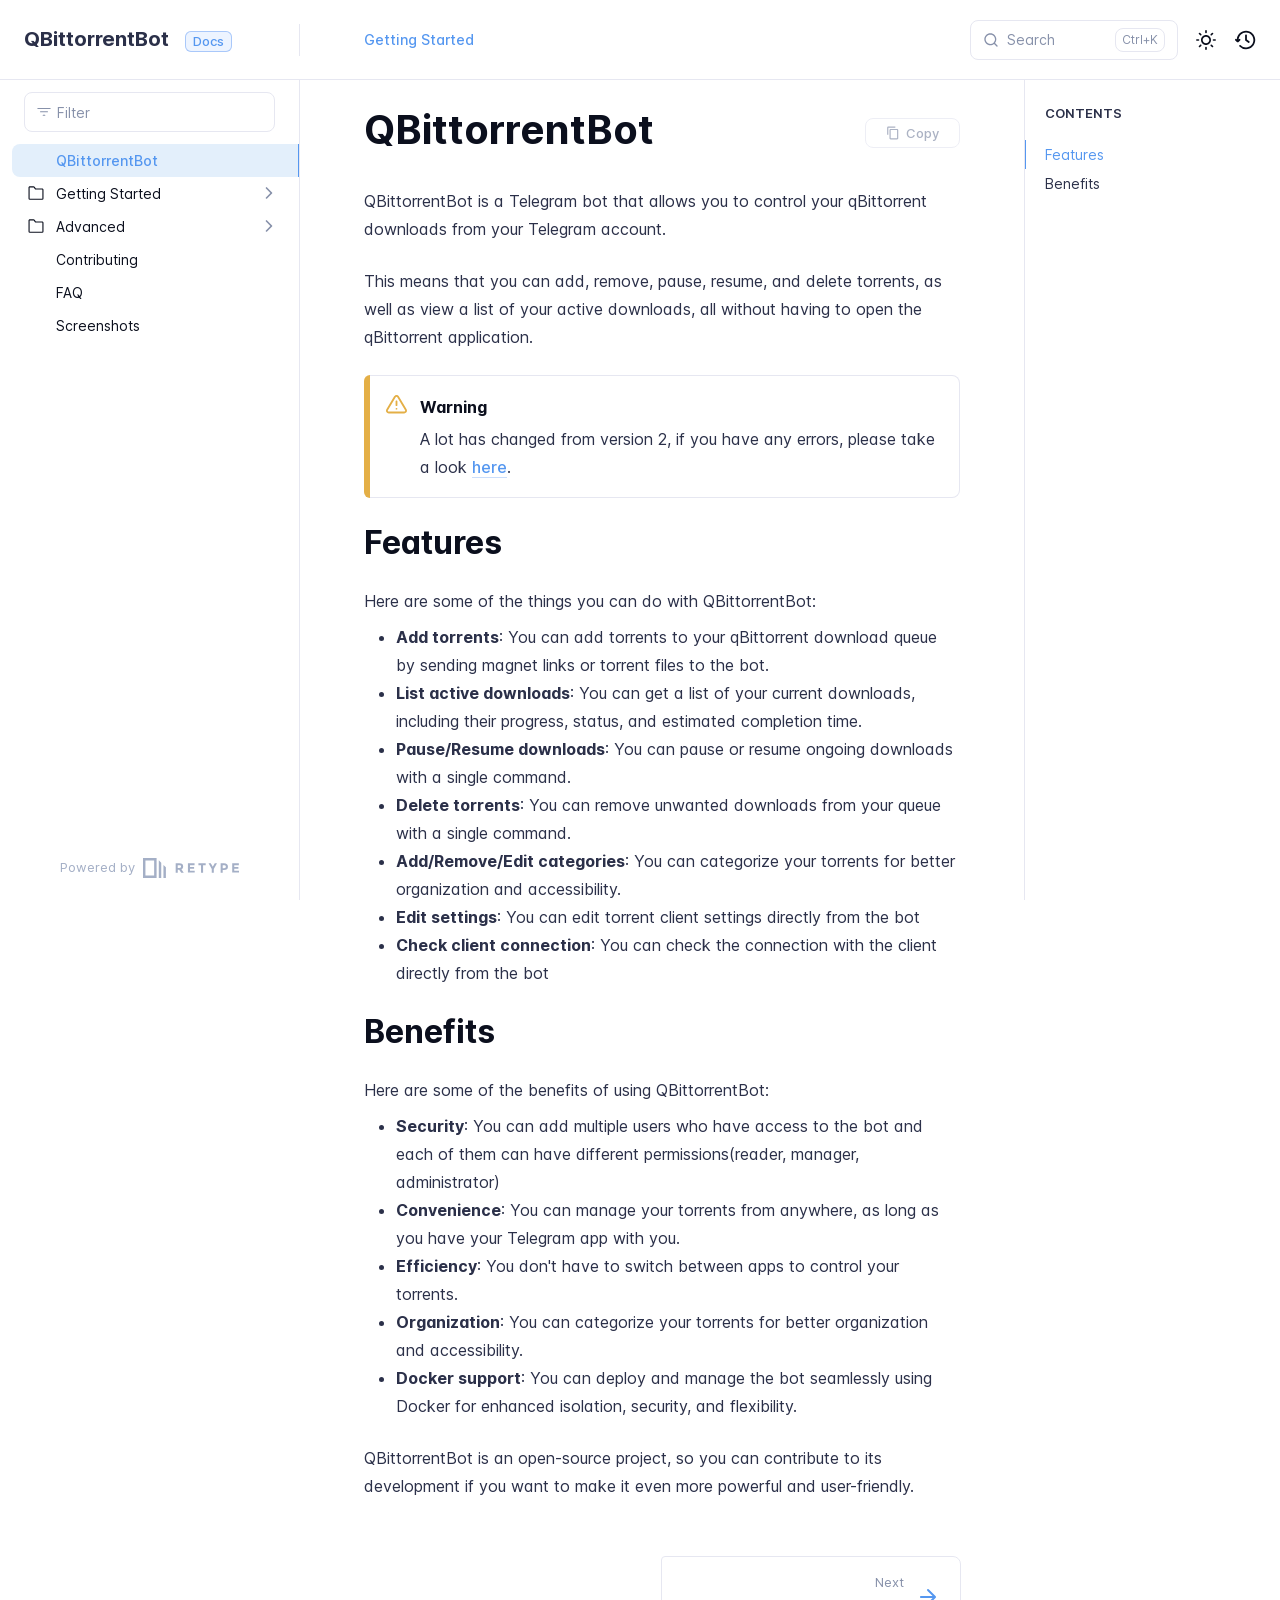
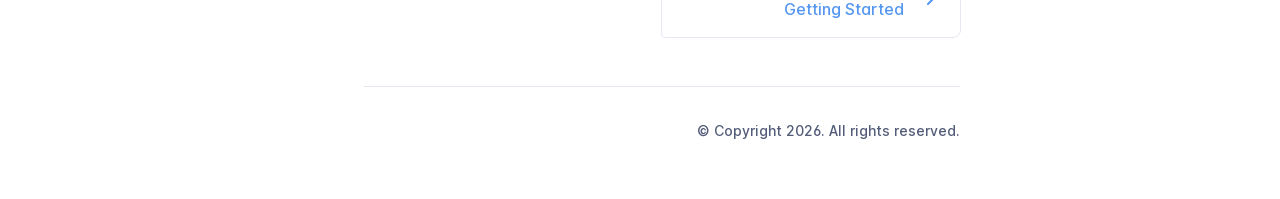
==== commit 79b78fa2: "Refreshes Retype-generated documentation. Process triggered by troyliu0105." ====
--- a/index.html
+++ b/index.html
@@ -5,7 +5,7 @@
     <meta name="viewport" content="width=device-width,initial-scale=1">
     <meta name="color-scheme" content="light dark">
     <meta name="turbo-root" content="/QBittorrentBot">
-    <meta name="turbo-cache-control" content="no-cache" data-turbo-track="reload" data-track-token="4.6.0.835858492192">
+    <meta name="turbo-cache-control" content="no-cache" data-turbo-track="reload" data-track-token="4.6.0.835861401206">
 
     <!-- See retype.com -->
     <meta name="generator" content="Retype 4.6.0">
@@ -38,11 +38,11 @@
 
     <script data-cfasync="false">(function(){var cl=document.documentElement.classList,ls=localStorage.getItem("retype_scheme"),hd=cl.contains("dark"),hl=cl.contains("light"),wm=window.matchMedia&&window.matchMedia("(prefers-color-scheme: dark)").matches;if(ls==="dark"||(!ls&&wm&&!hd&&!hl)){cl.remove("light");cl.add("dark")}else if(ls==="light"||(!ls&&!wm&&!hd&&!hl)){cl.remove("dark");cl.add("light")}})();</script>
 
-    <link href="resources/css/retype.css?v=4.6.0.835858492192" rel="stylesheet">
-
-    <script data-cfasync="false" src="resources/js/config.js?v=4.6.0.835858492192" data-turbo-eval="false" defer></script>
+    <link href="resources/css/retype.css?v=4.6.0.835861401206" rel="stylesheet">
+
+    <script data-cfasync="false" src="resources/js/config.js?v=4.6.0.835861401206" data-turbo-eval="false" defer></script>
     <script data-cfasync="false" src="resources/js/retype.js?v=4.6.0" data-turbo-eval="false" defer></script>
-    <script id="lunr-js" data-cfasync="false" src="resources/js/lunr.js?v=4.6.0.835858492192" data-turbo-eval="false" defer></script>
+    <script id="lunr-js" data-cfasync="false" src="resources/js/lunr.js?v=4.6.0.835861401206" data-turbo-eval="false" defer></script>
 </head>
 <body>
     <div id="retype-app" class="relative text-base antialiased text-base-text bg-base-bg font-body">
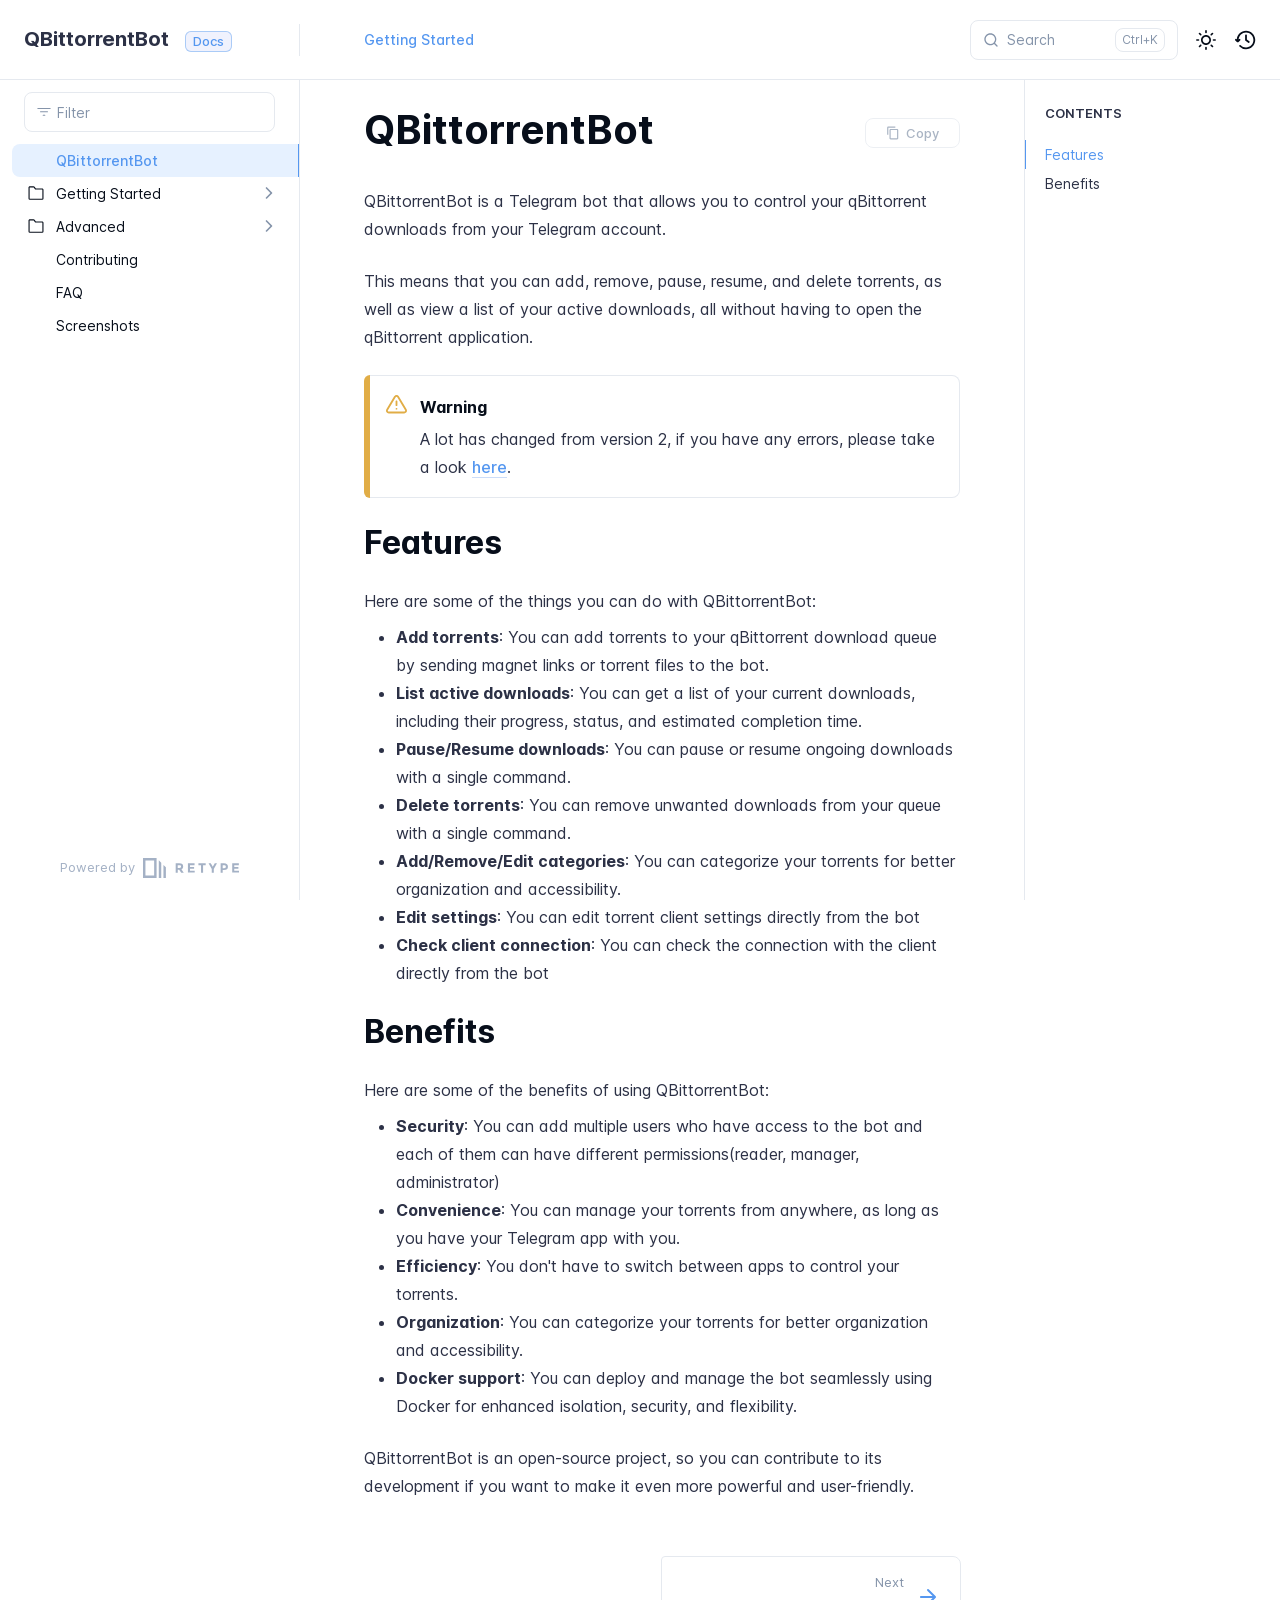
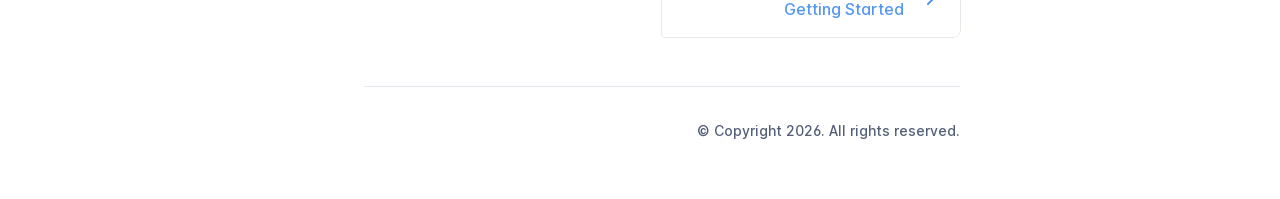
==== commit 574d6068: "Refreshes Retype-generated documentation. Process triggered by troyliu0105." ====
--- a/index.html
+++ b/index.html
@@ -5,7 +5,7 @@
     <meta name="viewport" content="width=device-width,initial-scale=1">
     <meta name="color-scheme" content="light dark">
     <meta name="turbo-root" content="/QBittorrentBot">
-    <meta name="turbo-cache-control" content="no-cache" data-turbo-track="reload" data-track-token="4.6.0.835861401206">
+    <meta name="turbo-cache-control" content="no-cache" data-turbo-track="reload" data-track-token="4.6.0.841465982647">
 
     <!-- See retype.com -->
     <meta name="generator" content="Retype 4.6.0">
@@ -38,11 +38,11 @@
 
     <script data-cfasync="false">(function(){var cl=document.documentElement.classList,ls=localStorage.getItem("retype_scheme"),hd=cl.contains("dark"),hl=cl.contains("light"),wm=window.matchMedia&&window.matchMedia("(prefers-color-scheme: dark)").matches;if(ls==="dark"||(!ls&&wm&&!hd&&!hl)){cl.remove("light");cl.add("dark")}else if(ls==="light"||(!ls&&!wm&&!hd&&!hl)){cl.remove("dark");cl.add("light")}})();</script>
 
-    <link href="resources/css/retype.css?v=4.6.0.835861401206" rel="stylesheet">
-
-    <script data-cfasync="false" src="resources/js/config.js?v=4.6.0.835861401206" data-turbo-eval="false" defer></script>
+    <link href="resources/css/retype.css?v=4.6.0.841465982647" rel="stylesheet">
+
+    <script data-cfasync="false" src="resources/js/config.js?v=4.6.0.841465982647" data-turbo-eval="false" defer></script>
     <script data-cfasync="false" src="resources/js/retype.js?v=4.6.0" data-turbo-eval="false" defer></script>
-    <script id="lunr-js" data-cfasync="false" src="resources/js/lunr.js?v=4.6.0.835861401206" data-turbo-eval="false" defer></script>
+    <script id="lunr-js" data-cfasync="false" src="resources/js/lunr.js?v=4.6.0.841465982647" data-turbo-eval="false" defer></script>
 </head>
 <body>
     <div id="retype-app" class="relative text-base antialiased text-base-text bg-base-bg font-body">
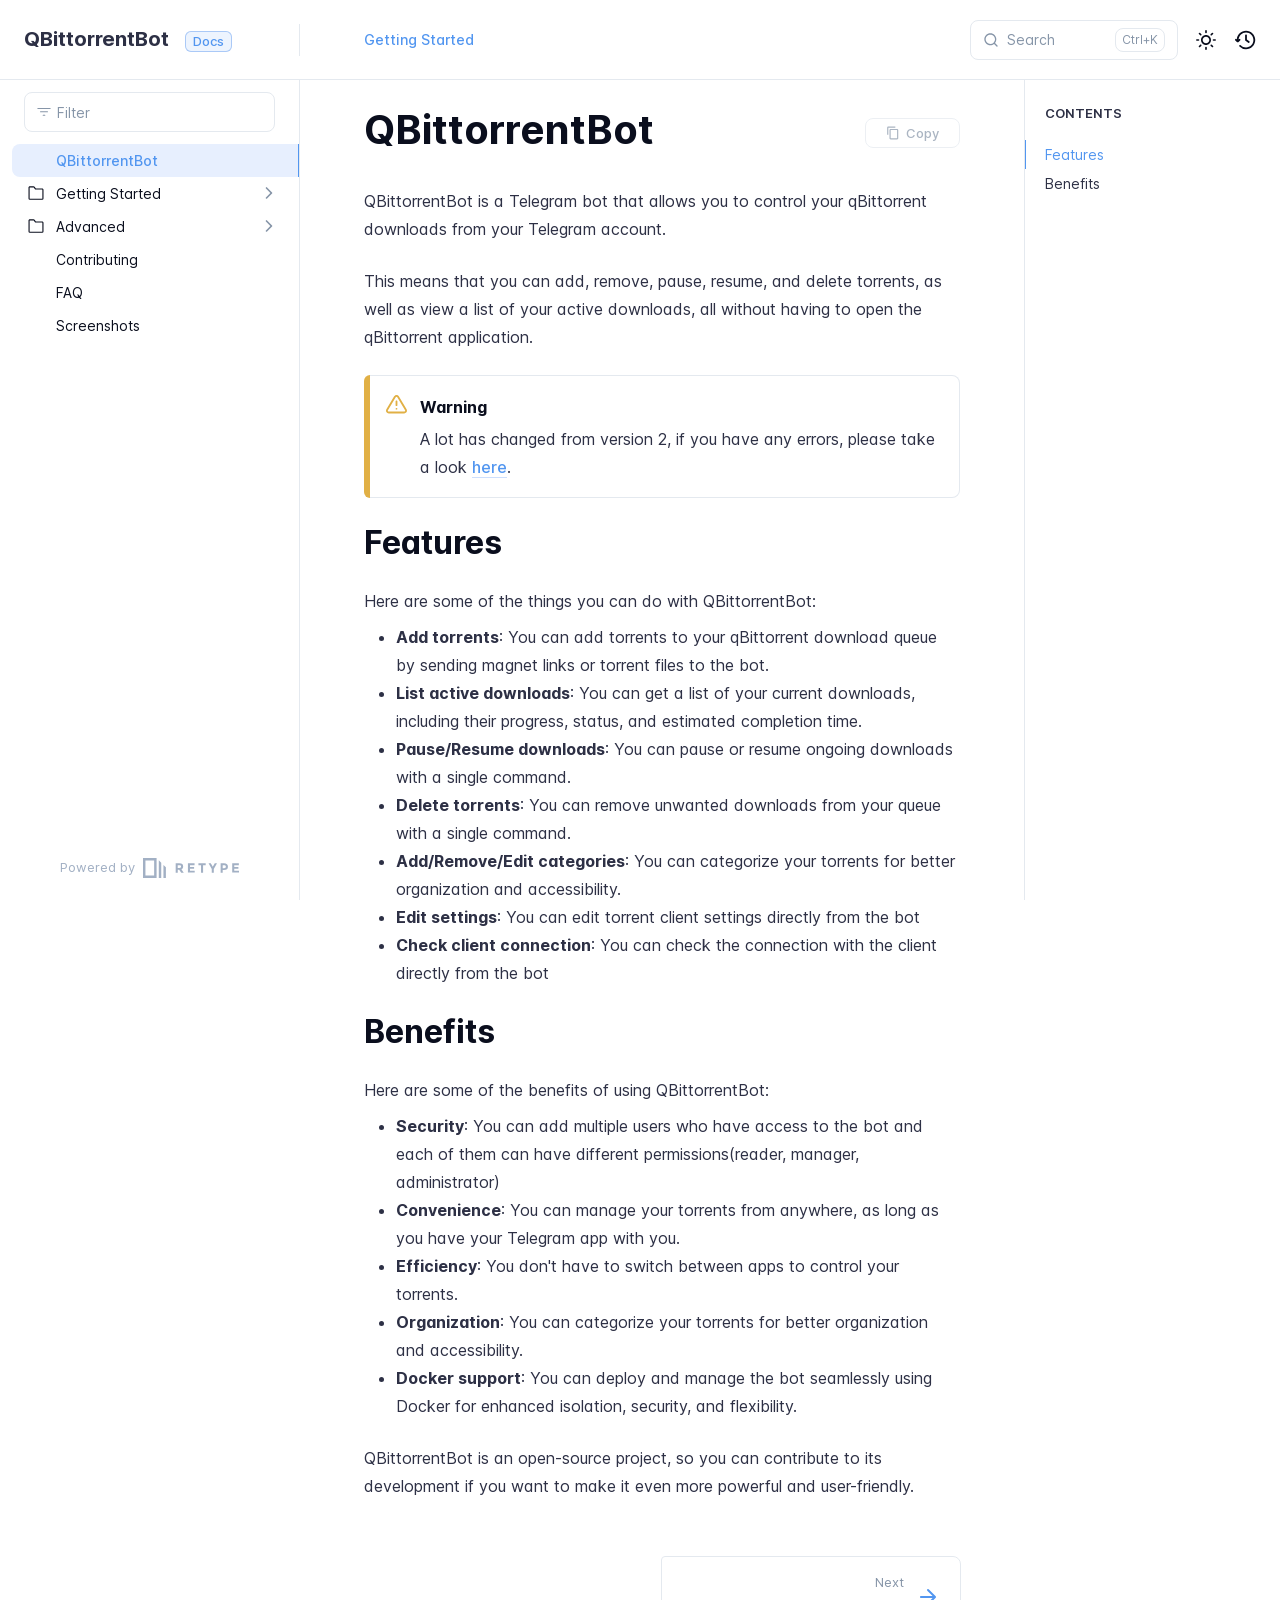
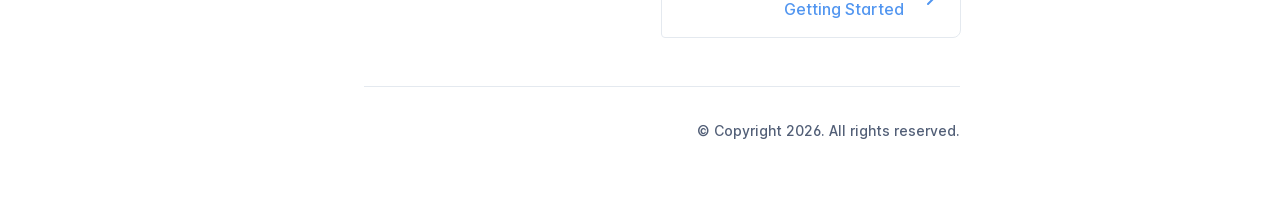
==== commit 974b6b13: "Refreshes Retype-generated documentation. Process triggered by troyliu0105." ====
--- a/index.html
+++ b/index.html
@@ -5,7 +5,7 @@
     <meta name="viewport" content="width=device-width,initial-scale=1">
     <meta name="color-scheme" content="light dark">
     <meta name="turbo-root" content="/QBittorrentBot">
-    <meta name="turbo-cache-control" content="no-cache" data-turbo-track="reload" data-track-token="4.6.0.841465982647">
+    <meta name="turbo-cache-control" content="no-cache" data-turbo-track="reload" data-track-token="4.6.0.841470038788">
 
     <!-- See retype.com -->
     <meta name="generator" content="Retype 4.6.0">
@@ -38,11 +38,11 @@
 
     <script data-cfasync="false">(function(){var cl=document.documentElement.classList,ls=localStorage.getItem("retype_scheme"),hd=cl.contains("dark"),hl=cl.contains("light"),wm=window.matchMedia&&window.matchMedia("(prefers-color-scheme: dark)").matches;if(ls==="dark"||(!ls&&wm&&!hd&&!hl)){cl.remove("light");cl.add("dark")}else if(ls==="light"||(!ls&&!wm&&!hd&&!hl)){cl.remove("dark");cl.add("light")}})();</script>
 
-    <link href="resources/css/retype.css?v=4.6.0.841465982647" rel="stylesheet">
-
-    <script data-cfasync="false" src="resources/js/config.js?v=4.6.0.841465982647" data-turbo-eval="false" defer></script>
+    <link href="resources/css/retype.css?v=4.6.0.841470038788" rel="stylesheet">
+
+    <script data-cfasync="false" src="resources/js/config.js?v=4.6.0.841470038788" data-turbo-eval="false" defer></script>
     <script data-cfasync="false" src="resources/js/retype.js?v=4.6.0" data-turbo-eval="false" defer></script>
-    <script id="lunr-js" data-cfasync="false" src="resources/js/lunr.js?v=4.6.0.841465982647" data-turbo-eval="false" defer></script>
+    <script id="lunr-js" data-cfasync="false" src="resources/js/lunr.js?v=4.6.0.841470038788" data-turbo-eval="false" defer></script>
 </head>
 <body>
     <div id="retype-app" class="relative text-base antialiased text-base-text bg-base-bg font-body">
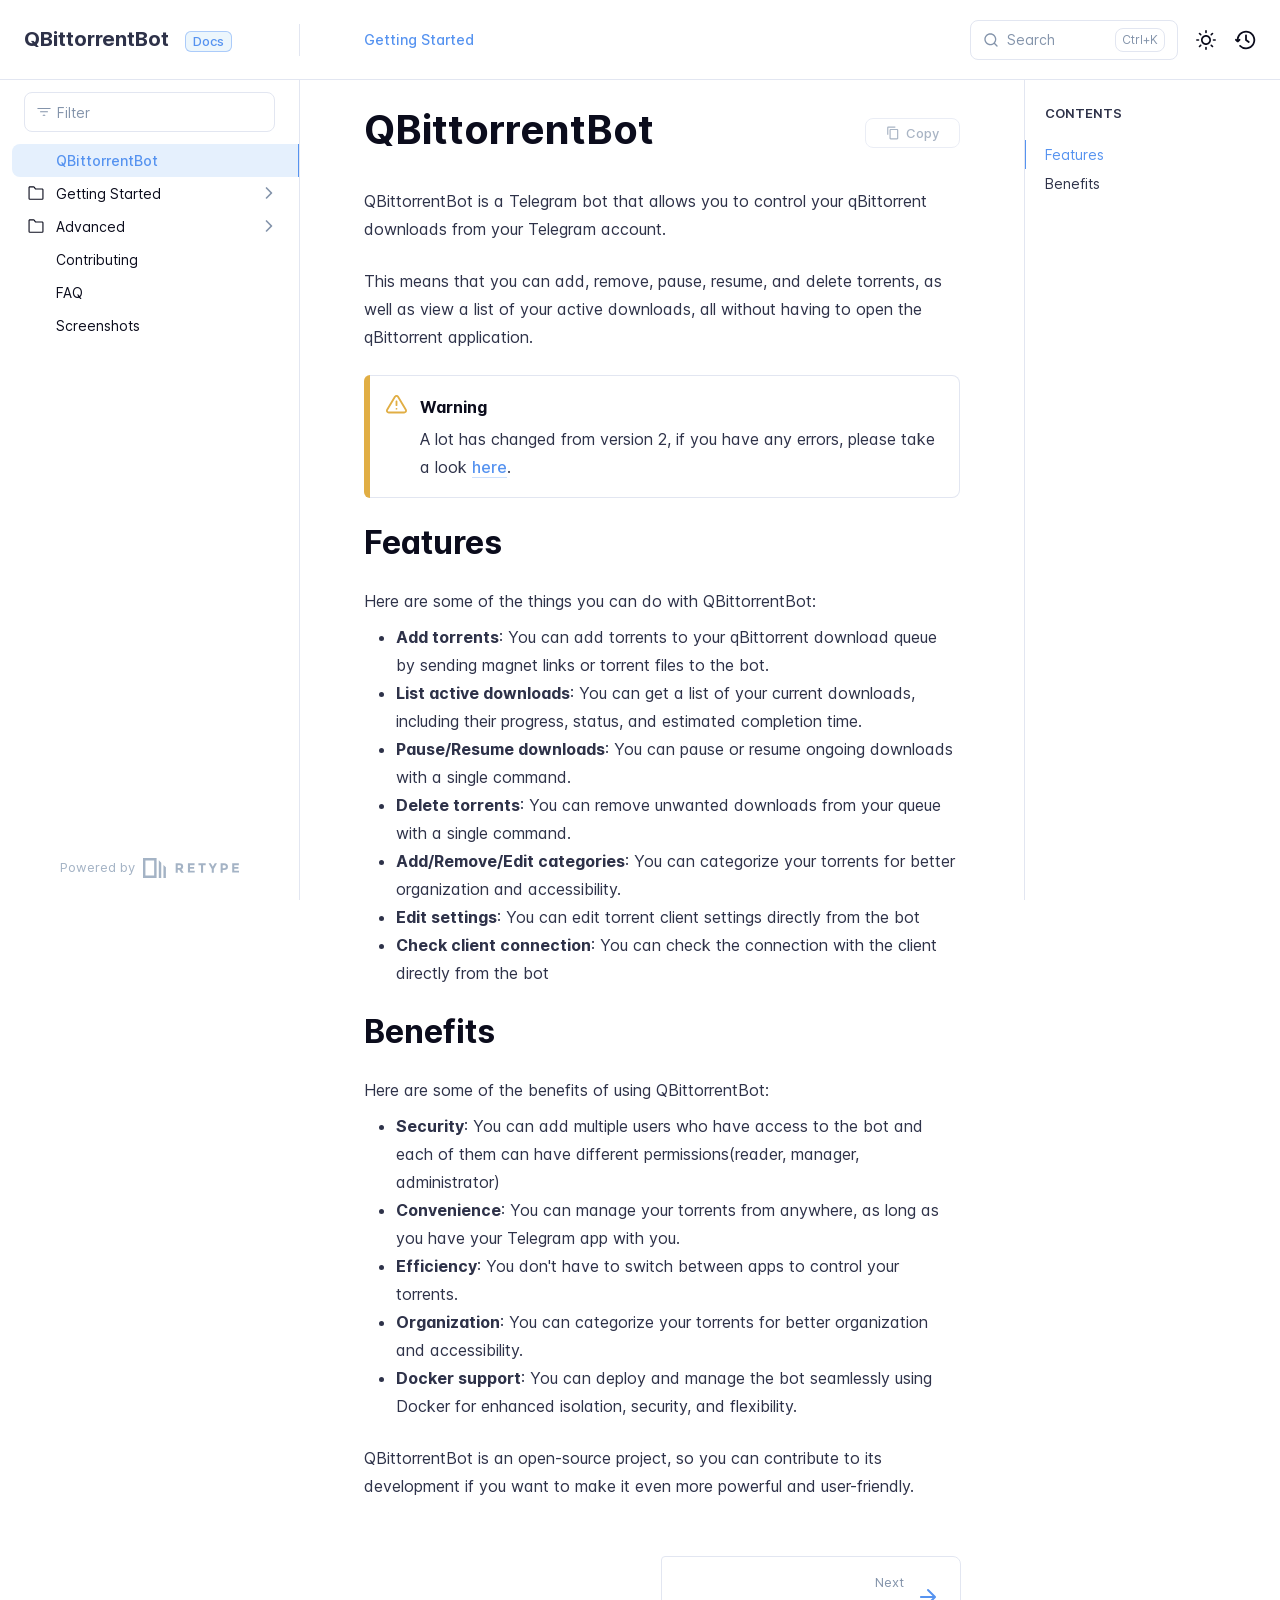
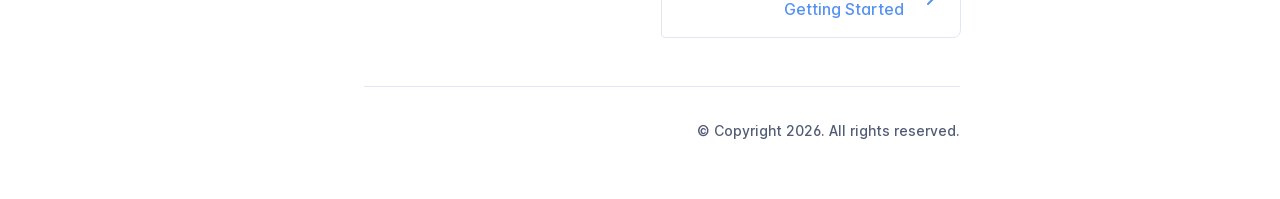
==== commit e34d7f19: "Refreshes Retype-generated documentation. Process triggered by troyliu0105." ====
--- a/index.html
+++ b/index.html
@@ -5,7 +5,7 @@
     <meta name="viewport" content="width=device-width,initial-scale=1">
     <meta name="color-scheme" content="light dark">
     <meta name="turbo-root" content="/QBittorrentBot">
-    <meta name="turbo-cache-control" content="no-cache" data-turbo-track="reload" data-track-token="4.6.0.841470038788">
+    <meta name="turbo-cache-control" content="no-cache" data-turbo-track="reload" data-track-token="4.6.0.841470736230">
 
     <!-- See retype.com -->
     <meta name="generator" content="Retype 4.6.0">
@@ -38,11 +38,11 @@
 
     <script data-cfasync="false">(function(){var cl=document.documentElement.classList,ls=localStorage.getItem("retype_scheme"),hd=cl.contains("dark"),hl=cl.contains("light"),wm=window.matchMedia&&window.matchMedia("(prefers-color-scheme: dark)").matches;if(ls==="dark"||(!ls&&wm&&!hd&&!hl)){cl.remove("light");cl.add("dark")}else if(ls==="light"||(!ls&&!wm&&!hd&&!hl)){cl.remove("dark");cl.add("light")}})();</script>
 
-    <link href="resources/css/retype.css?v=4.6.0.841470038788" rel="stylesheet">
-
-    <script data-cfasync="false" src="resources/js/config.js?v=4.6.0.841470038788" data-turbo-eval="false" defer></script>
+    <link href="resources/css/retype.css?v=4.6.0.841470736230" rel="stylesheet">
+
+    <script data-cfasync="false" src="resources/js/config.js?v=4.6.0.841470736230" data-turbo-eval="false" defer></script>
     <script data-cfasync="false" src="resources/js/retype.js?v=4.6.0" data-turbo-eval="false" defer></script>
-    <script id="lunr-js" data-cfasync="false" src="resources/js/lunr.js?v=4.6.0.841470038788" data-turbo-eval="false" defer></script>
+    <script id="lunr-js" data-cfasync="false" src="resources/js/lunr.js?v=4.6.0.841470736230" data-turbo-eval="false" defer></script>
 </head>
 <body>
     <div id="retype-app" class="relative text-base antialiased text-base-text bg-base-bg font-body">
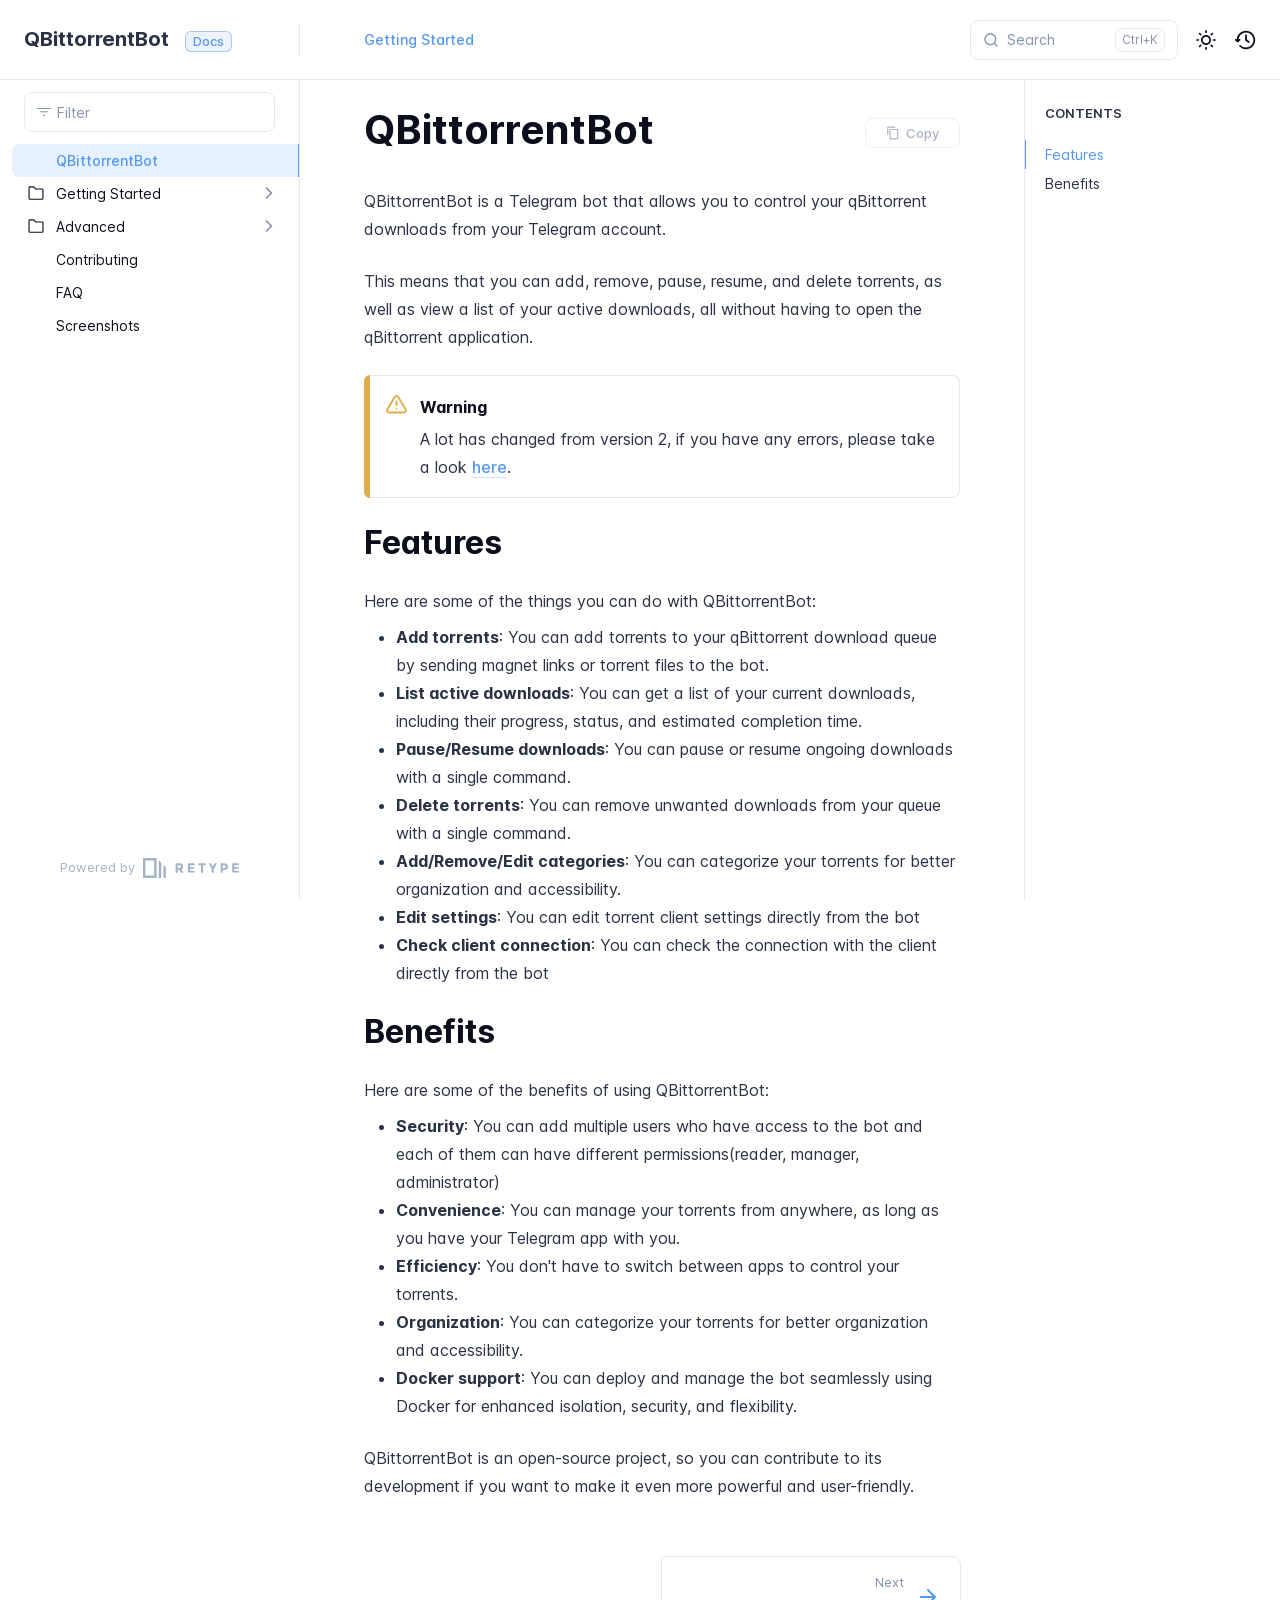
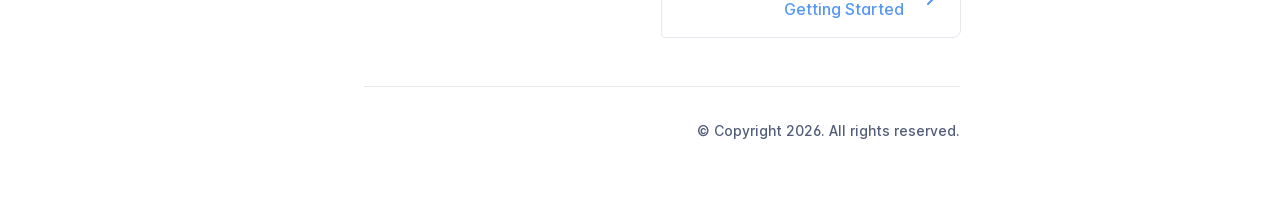
==== commit 3d4d6eb7: "Refreshes Retype-generated documentation. Process triggered by troyliu0105." ====
--- a/index.html
+++ b/index.html
@@ -5,7 +5,7 @@
     <meta name="viewport" content="width=device-width,initial-scale=1">
     <meta name="color-scheme" content="light dark">
     <meta name="turbo-root" content="/QBittorrentBot">
-    <meta name="turbo-cache-control" content="no-cache" data-turbo-track="reload" data-track-token="4.6.0.841470736230">
+    <meta name="turbo-cache-control" content="no-cache" data-turbo-track="reload" data-track-token="4.6.0.841471325305">
 
     <!-- See retype.com -->
     <meta name="generator" content="Retype 4.6.0">
@@ -38,11 +38,11 @@
 
     <script data-cfasync="false">(function(){var cl=document.documentElement.classList,ls=localStorage.getItem("retype_scheme"),hd=cl.contains("dark"),hl=cl.contains("light"),wm=window.matchMedia&&window.matchMedia("(prefers-color-scheme: dark)").matches;if(ls==="dark"||(!ls&&wm&&!hd&&!hl)){cl.remove("light");cl.add("dark")}else if(ls==="light"||(!ls&&!wm&&!hd&&!hl)){cl.remove("dark");cl.add("light")}})();</script>
 
-    <link href="resources/css/retype.css?v=4.6.0.841470736230" rel="stylesheet">
-
-    <script data-cfasync="false" src="resources/js/config.js?v=4.6.0.841470736230" data-turbo-eval="false" defer></script>
+    <link href="resources/css/retype.css?v=4.6.0.841471325305" rel="stylesheet">
+
+    <script data-cfasync="false" src="resources/js/config.js?v=4.6.0.841471325305" data-turbo-eval="false" defer></script>
     <script data-cfasync="false" src="resources/js/retype.js?v=4.6.0" data-turbo-eval="false" defer></script>
-    <script id="lunr-js" data-cfasync="false" src="resources/js/lunr.js?v=4.6.0.841470736230" data-turbo-eval="false" defer></script>
+    <script id="lunr-js" data-cfasync="false" src="resources/js/lunr.js?v=4.6.0.841471325305" data-turbo-eval="false" defer></script>
 </head>
 <body>
     <div id="retype-app" class="relative text-base antialiased text-base-text bg-base-bg font-body">
